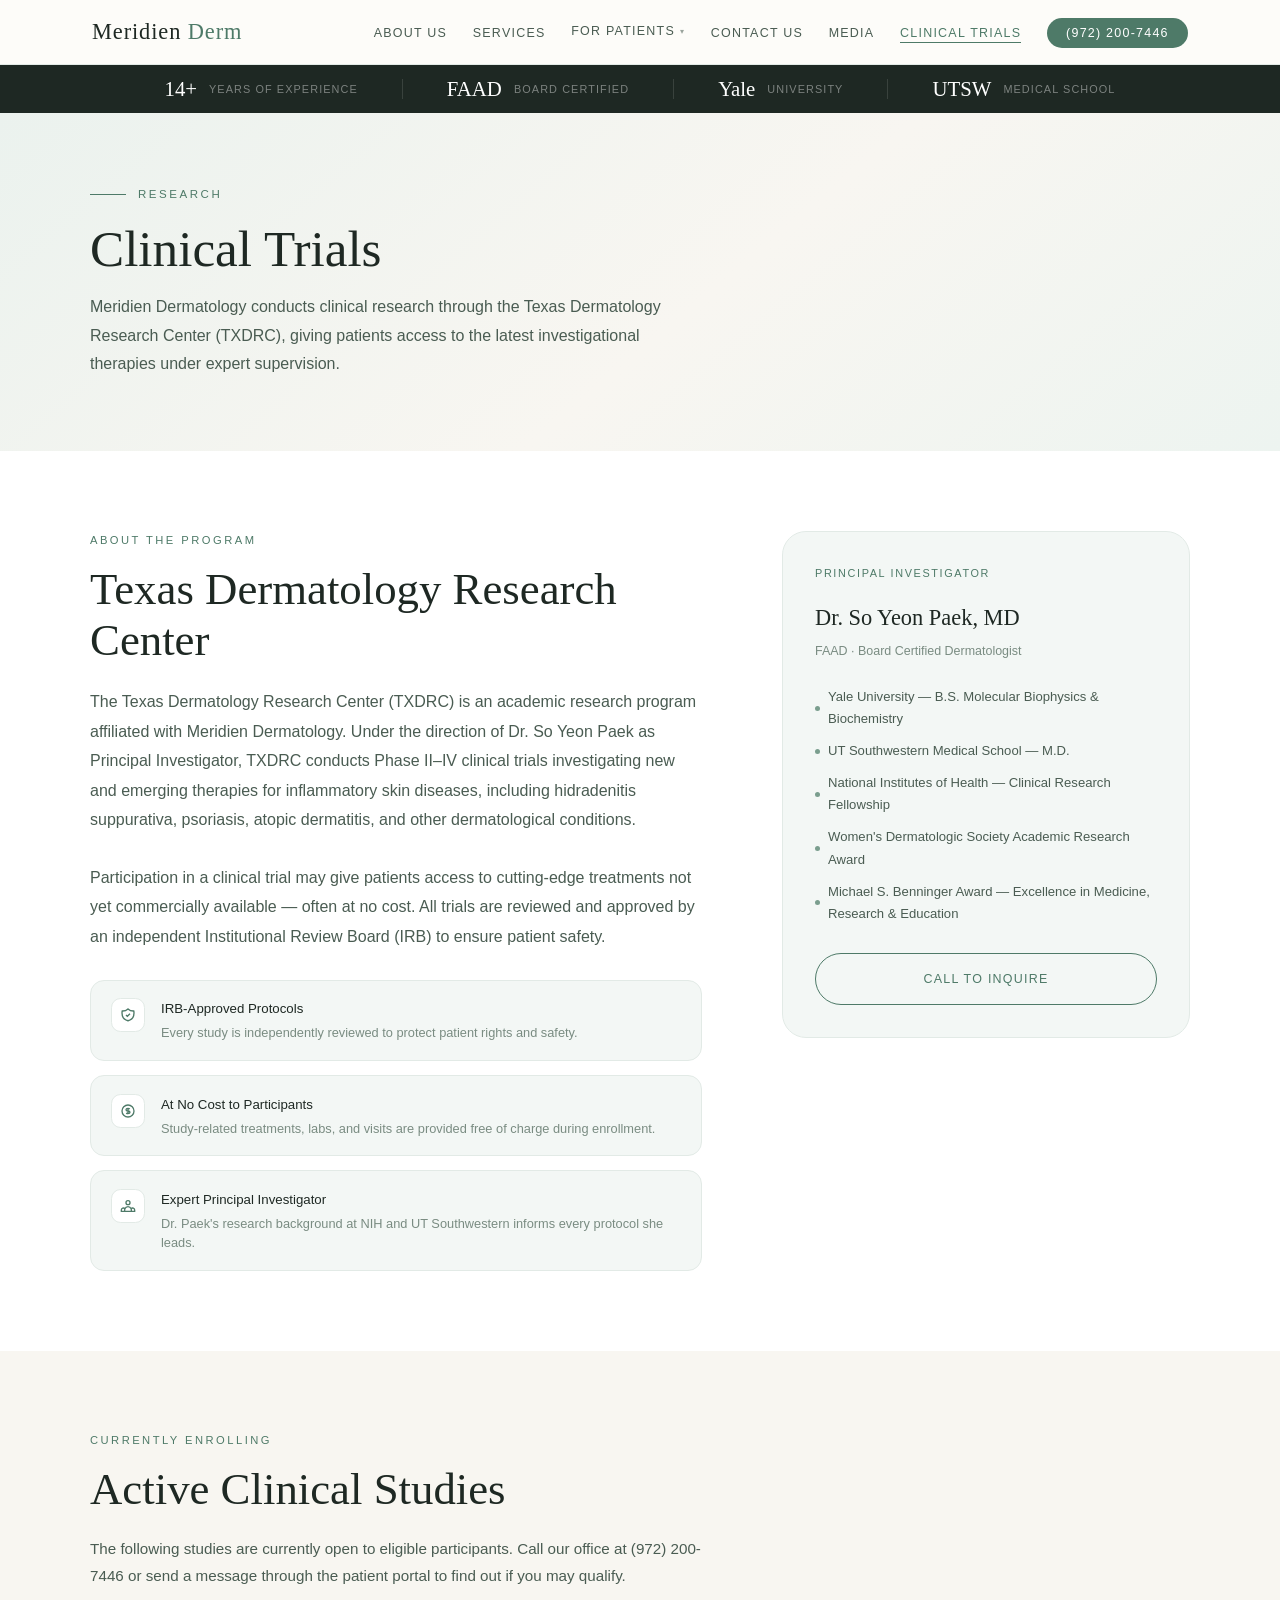
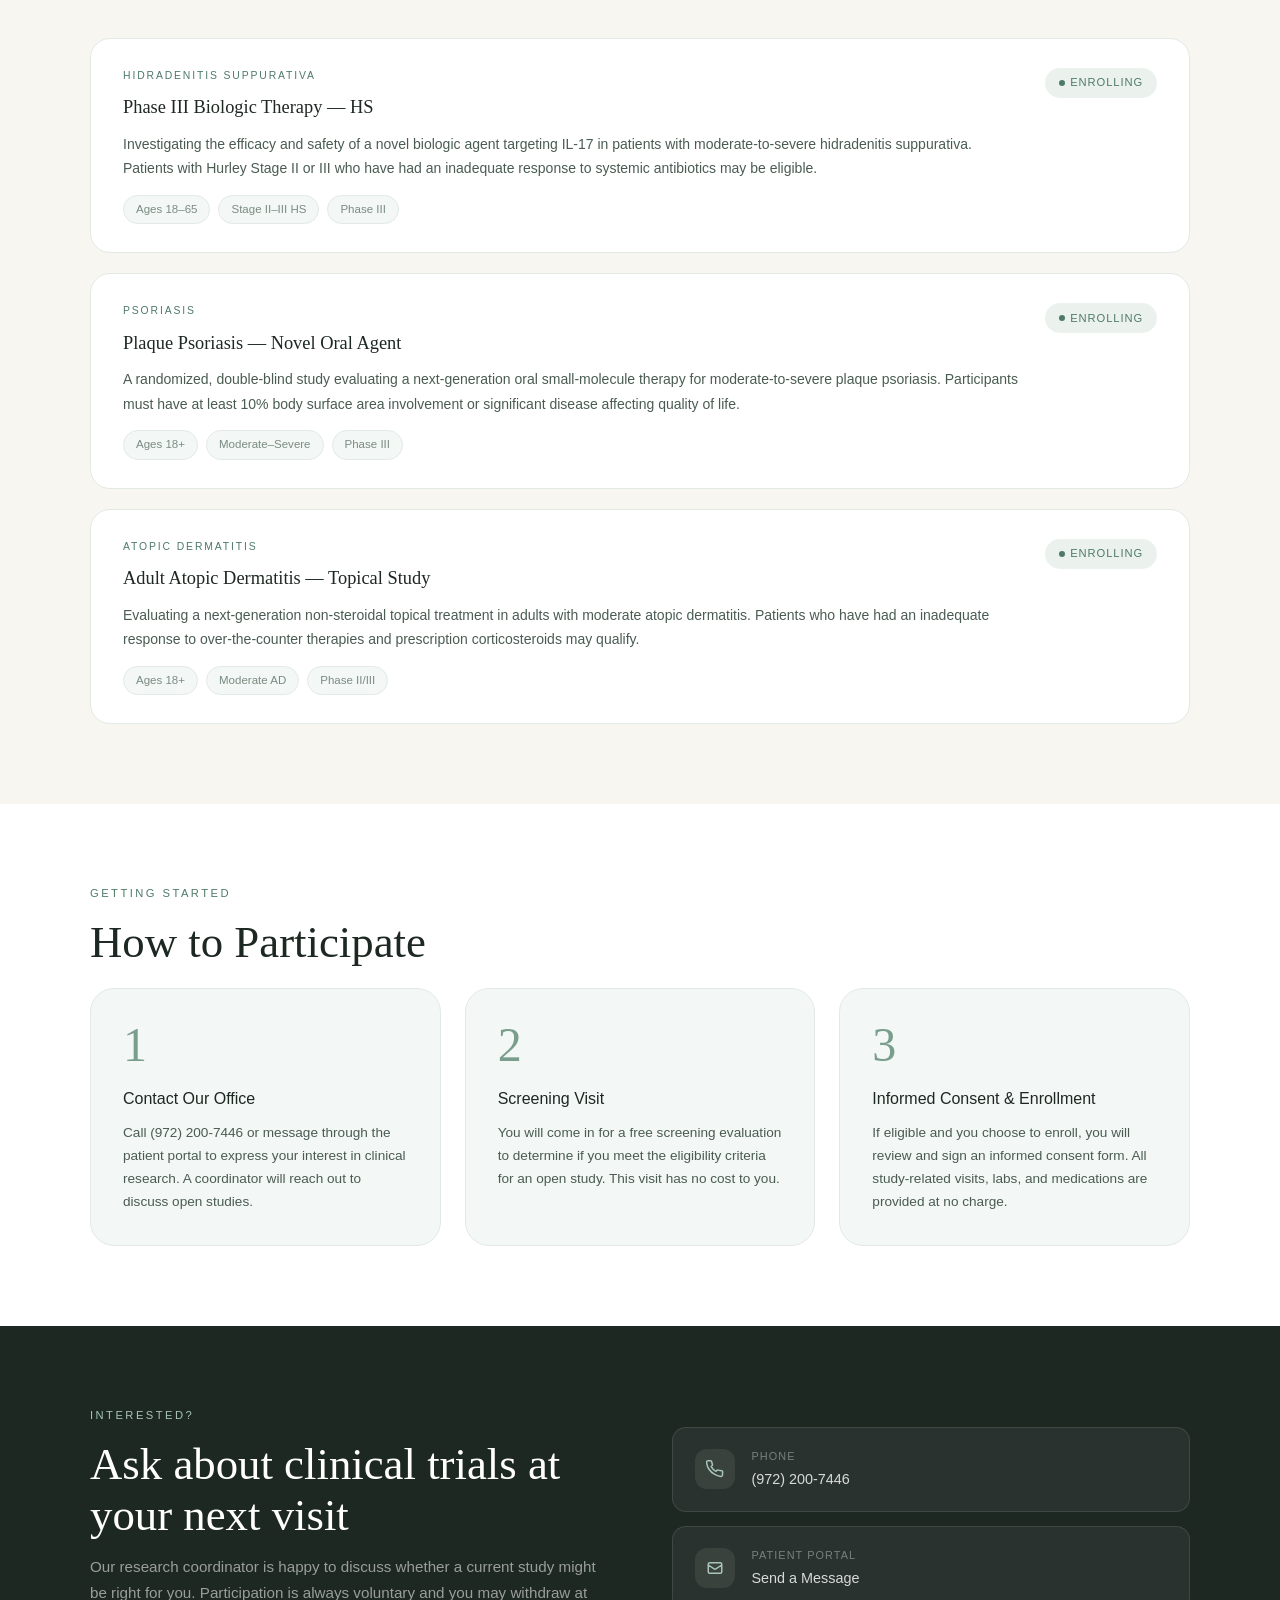
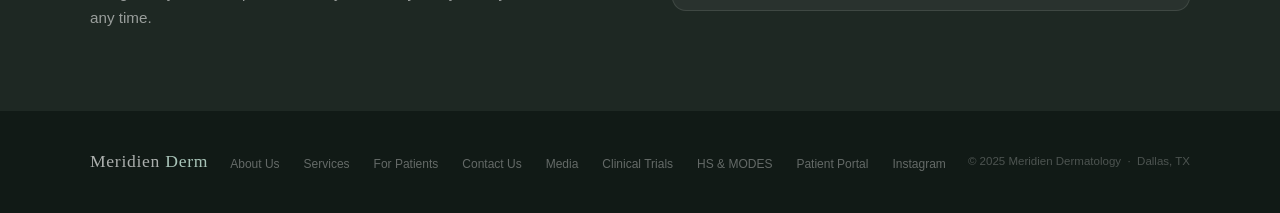
==== clinical-trials.html @ 8daeb03b "modified:   index.html" ====
<!DOCTYPE html>
<html lang="en">
<head>
  <meta charset="UTF-8" />
  <meta name="viewport" content="width=device-width, initial-scale=1.0" />
  <title>Clinical Trials | Meridien Dermatology — TXDRC</title>
  <meta name="description" content="Clinical research at Meridien Dermatology through the Texas Dermatology Research Center (TXDRC) — Dr. So Yeon Paek, Principal Investigator." />
  <meta http-equiv="Content-Security-Policy" content="default-src 'none'; style-src 'unsafe-inline' https://fonts.googleapis.com; font-src https://fonts.gstatic.com; img-src https://images.squarespace-cdn.com; frame-src 'none'; script-src 'unsafe-inline'; base-uri 'self'; form-action 'none'; object-src 'none';" />
  <meta http-equiv="X-Content-Type-Options" content="nosniff" />
  <meta name="referrer" content="strict-origin-when-cross-origin" />
  <link rel="preconnect" href="https://fonts.googleapis.com" />
  <link rel="preconnect" href="https://fonts.gstatic.com" crossorigin />
  <link href="https://fonts.googleapis.com/css2?family=Cormorant+Garamond:ital,wght@0,300;0,400;0,500;1,300;1,400&family=Inter:wght@300;400;500&display=swap" rel="stylesheet" />
  <style>
    *, *::before, *::after { box-sizing: border-box; margin: 0; padding: 0; }

    :root {
      --sage:       #7A9E8E;
      --sage-light: #A8C4B8;
      --sage-dark:  #4E7A68;
      --cream:      #FDFCF9;
      --warm-white: #F8F6F1;
      --dark:       #1E2823;
      --mid:        #4A5C52;
      --muted:      #7A8C82;
      --border:     #E2EAE6;
      --card-bg:    #F3F7F5;
    }

    html { scroll-behavior: smooth; }

    body {
      font-family: 'Inter', sans-serif;
      font-weight: 300;
      color: var(--dark);
      background: var(--cream);
      font-size: 16px;
      line-height: 1.7;
      -webkit-font-smoothing: antialiased;
    }

    /* ── NAV ── */
    nav {
      position: sticky;
      top: 0;
      z-index: 100;
      background: rgba(253, 252, 249, 0.96);
      backdrop-filter: blur(10px);
      border-bottom: 1px solid var(--border);
    }
    .nav-inner {
      max-width: 1160px;
      margin: 0 auto;
      padding: 0 2rem;
      height: 64px;
      display: flex;
      align-items: center;
      justify-content: space-between;
      gap: 1rem;
    }
    .logo {
      font-family: 'Cormorant Garamond', serif;
      font-size: 1.4rem;
      font-weight: 400;
      letter-spacing: 0.04em;
      color: var(--dark);
      text-decoration: none;
      flex-shrink: 0;
    }
    .logo span { color: var(--sage-dark); }
    .nav-links { display: flex; gap: 1.6rem; list-style: none; align-items: center; }
    .nav-links a {
      font-size: 0.78rem;
      letter-spacing: 0.1em;
      text-transform: uppercase;
      color: var(--mid);
      text-decoration: none;
      transition: color 0.2s;
    }
    .nav-links a:hover { color: var(--sage-dark); }
    .nav-links a.active { color: var(--sage-dark); border-bottom: 1.5px solid var(--sage-dark); padding-bottom: 2px; }
    .nav-links .nav-cta { background: var(--sage-dark); color: white !important; padding: 0.5rem 1.2rem; border-radius: 2rem; }
    .nav-links .nav-cta:hover { background: var(--sage); }

    /* ── DROPDOWN ── */
    .nav-dropdown { position: relative; }
    .nav-dropdown > a { display: flex !important; align-items: center; gap: 0.3rem; cursor: pointer; }
    .nav-caret { font-size: 0.5rem; opacity: 0.55; line-height: 1; }
    .dropdown-menu {
      position: absolute;
      top: calc(100% + 14px);
      left: 50%;
      transform: translateX(-50%) translateY(-6px);
      background: white;
      border: 1px solid var(--border);
      border-radius: 1rem;
      padding: 0.4rem;
      list-style: none;
      min-width: 215px;
      box-shadow: 0 12px 40px rgba(30,40,35,0.13);
      opacity: 0;
      visibility: hidden;
      transition: opacity 0.18s, visibility 0.18s, transform 0.18s;
      z-index: 200;
    }
    .nav-dropdown:hover .dropdown-menu {
      opacity: 1;
      visibility: visible;
      transform: translateX(-50%) translateY(0);
    }
    .dropdown-menu li { list-style: none; }
    .dropdown-menu li a {
      display: block !important;
      padding: 0.6rem 1rem;
      font-size: 0.76rem;
      color: var(--mid) !important;
      text-decoration: none;
      border-radius: 0.65rem;
      letter-spacing: 0.04em;
      text-transform: none !important;
      transition: background 0.15s, color 0.15s;
      white-space: nowrap;
    }
    .dropdown-menu li a:hover { background: var(--card-bg) !important; color: var(--sage-dark) !important; }

    .hamburger { display: none; flex-direction: column; gap: 5px; cursor: pointer; background: none; border: none; padding: 4px; }
    .hamburger span { display: block; width: 24px; height: 2px; background: var(--dark); border-radius: 2px; }

    .mobile-menu {
      display: none;
      position: fixed;
      inset: 0;
      background: var(--cream);
      z-index: 200;
      flex-direction: column;
      align-items: center;
      justify-content: center;
      gap: 1.75rem;
      padding: 4rem 2rem;
    }
    .mobile-menu.open { display: flex; }
    .mobile-menu a { font-family: 'Cormorant Garamond', serif; font-size: 2rem; font-weight: 300; color: var(--dark); text-decoration: none; }
    .mobile-menu a:hover, .mobile-menu a.active { color: var(--sage-dark); }
    .mobile-close { position: absolute; top: 1.5rem; right: 2rem; font-size: 1.75rem; background: none; border: none; cursor: pointer; color: var(--mid); }

    /* ── STATS BANNER ── */
    .stats-banner { background: var(--dark); padding: 0.85rem 2rem; }
    .stats-banner-inner {
      max-width: 1160px;
      margin: 0 auto;
      display: flex;
      align-items: center;
      justify-content: center;
    }
    .banner-stat { display: flex; align-items: center; gap: 0.75rem; padding: 0 2.75rem; }
    .banner-stat:not(:last-child) { border-right: 1px solid rgba(255,255,255,0.12); }
    .banner-num { font-family: 'Cormorant Garamond', serif; font-size: 1.3rem; font-weight: 400; color: white; line-height: 1; }
    .banner-label { font-size: 0.68rem; letter-spacing: 0.1em; text-transform: uppercase; color: rgba(255,255,255,0.42); }

    /* ── PAGE HEADER ── */
    .page-header {
      background: linear-gradient(140deg, #EBF2EE 0%, #F8F6F1 55%, #EDF4F0 100%);
      padding: 4.5rem 2rem;
    }
    .page-header-inner { max-width: 1100px; margin: 0 auto; }
    .page-eyebrow {
      display: flex;
      align-items: center;
      gap: 0.75rem;
      font-size: 0.72rem;
      letter-spacing: 0.22em;
      text-transform: uppercase;
      color: var(--sage-dark);
      margin-bottom: 1rem;
      font-weight: 400;
    }
    .page-eyebrow::before { content: ''; display: block; width: 36px; height: 1px; background: var(--sage-dark); }
    .page-header h1 {
      font-family: 'Cormorant Garamond', serif;
      font-size: clamp(2.5rem, 4vw, 4rem);
      font-weight: 300;
      color: var(--dark);
      line-height: 1.1;
      margin-bottom: 1rem;
    }
    .page-header p { font-size: 1rem; color: var(--mid); max-width: 580px; line-height: 1.8; }

    /* ── SHARED SECTION ── */
    section { padding: 5rem 2rem; }
    .section-inner { max-width: 1100px; margin: 0 auto; }
    .section-tag { font-size: 0.7rem; letter-spacing: 0.22em; text-transform: uppercase; color: var(--sage-dark); font-weight: 400; margin-bottom: 0.85rem; }
    h2 { font-family: 'Cormorant Garamond', serif; font-size: clamp(2rem, 3.5vw, 2.8rem); font-weight: 300; line-height: 1.15; color: var(--dark); margin-bottom: 1.25rem; }
    h3 { font-family: 'Cormorant Garamond', serif; font-size: 1.6rem; font-weight: 300; color: var(--dark); margin-bottom: 0.5rem; }

    /* ── BUTTONS ── */
    .btn {
      display: inline-flex;
      align-items: center;
      gap: 0.55rem;
      padding: 0.9rem 2rem;
      border-radius: 3rem;
      font-size: 0.78rem;
      letter-spacing: 0.1em;
      text-transform: uppercase;
      text-decoration: none;
      transition: all 0.22s;
      font-family: 'Inter', sans-serif;
      font-weight: 400;
      cursor: pointer;
      border: none;
      white-space: nowrap;
    }
    .btn-primary { background: var(--sage-dark); color: white; }
    .btn-primary:hover { background: var(--sage); transform: translateY(-2px); box-shadow: 0 8px 24px rgba(78,122,104,0.28); }
    .btn-outline { border: 1.5px solid var(--sage-dark); color: var(--sage-dark); background: transparent; }
    .btn-outline:hover { background: var(--sage-dark); color: white; }
    .btn-outline-light { border: 1.5px solid rgba(255,255,255,0.5); color: white; background: transparent; }
    .btn-outline-light:hover { background: rgba(255,255,255,0.12); border-color: rgba(255,255,255,0.8); }

    /* ── TXDRC INTRO ── */
    .txdrc-section { background: white; }
    .txdrc-grid { display: grid; grid-template-columns: 1.2fr 0.8fr; gap: 5rem; align-items: start; }
    .txdrc-lead { font-size: 1rem; color: var(--mid); line-height: 1.85; margin-bottom: 1.75rem; }
    .txdrc-features { display: flex; flex-direction: column; gap: 0.875rem; margin-top: 0.5rem; }
    .txdrc-feature {
      display: flex;
      gap: 1rem;
      align-items: flex-start;
      padding: 1.1rem 1.25rem;
      background: var(--card-bg);
      border-radius: 0.875rem;
      border: 1px solid var(--border);
    }
    .txdrc-feature-icon {
      width: 34px; height: 34px;
      background: white;
      border-radius: 0.6rem;
      display: flex;
      align-items: center;
      justify-content: center;
      color: var(--sage-dark);
      border: 1px solid var(--border);
      flex-shrink: 0;
    }
    .txdrc-feature h4 { font-size: 0.83rem; color: var(--dark); font-weight: 500; margin-bottom: 0.15rem; }
    .txdrc-feature p { font-size: 0.8rem; color: var(--muted); line-height: 1.5; }

    .pi-card {
      background: var(--card-bg);
      border-radius: 1.5rem;
      padding: 2rem;
      border: 1px solid var(--border);
      position: sticky;
      top: 90px;
    }
    .pi-label { font-size: 0.68rem; letter-spacing: 0.15em; text-transform: uppercase; color: var(--sage-dark); margin-bottom: 1rem; font-weight: 400; }
    .pi-card h3 { font-size: 1.4rem; margin-bottom: 0.25rem; }
    .pi-sub { font-size: 0.78rem; color: var(--muted); margin-bottom: 1.5rem; }
    .pi-facts { display: flex; flex-direction: column; gap: 0.6rem; margin-bottom: 1.75rem; }
    .pi-fact { display: flex; gap: 0.5rem; align-items: center; font-size: 0.82rem; color: var(--mid); }
    .pi-fact-dot { width: 5px; height: 5px; border-radius: 50%; background: var(--sage); flex-shrink: 0; }

    /* ── TRIALS LIST ── */
    .trials-section { background: var(--warm-white); }
    .trials-intro { font-size: 0.95rem; color: var(--mid); max-width: 640px; line-height: 1.8; margin-bottom: 3rem; }
    .trials-grid { display: flex; flex-direction: column; gap: 1.25rem; }
    .trial-card {
      background: white;
      border-radius: 1.25rem;
      padding: 1.75rem 2rem;
      border: 1px solid var(--border);
      display: grid;
      grid-template-columns: 1fr auto;
      gap: 1.5rem;
      align-items: start;
      transition: border-color 0.2s, box-shadow 0.2s;
    }
    .trial-card:hover { border-color: var(--sage-dark); box-shadow: 0 4px 24px rgba(78,122,104,0.1); }
    .trial-tag { font-size: 0.65rem; letter-spacing: 0.18em; text-transform: uppercase; color: var(--sage-dark); font-weight: 400; margin-bottom: 0.5rem; }
    .trial-card h3 { font-size: 1.15rem; margin-bottom: 0.5rem; }
    .trial-desc { font-size: 0.875rem; color: var(--mid); line-height: 1.75; }
    .trial-meta { display: flex; gap: 0.5rem; margin-top: 0.875rem; flex-wrap: wrap; }
    .trial-chip {
      padding: 0.25rem 0.75rem;
      background: var(--card-bg);
      border: 1px solid var(--border);
      border-radius: 2rem;
      font-size: 0.72rem;
      color: var(--muted);
    }
    .trial-status {
      display: inline-flex;
      align-items: center;
      gap: 0.35rem;
      padding: 0.35rem 0.875rem;
      border-radius: 2rem;
      font-size: 0.7rem;
      letter-spacing: 0.08em;
      text-transform: uppercase;
      white-space: nowrap;
      font-weight: 400;
      flex-shrink: 0;
    }
    .status-enrolling { background: #EBF2EE; color: var(--sage-dark); }
    .status-enrolling::before { content: ''; display: block; width: 6px; height: 6px; border-radius: 50%; background: var(--sage-dark); }

    /* ── HOW TO PARTICIPATE ── */
    .participate-section { background: white; }
    .steps-grid { display: grid; grid-template-columns: repeat(3, 1fr); gap: 1.5rem; margin-top: 0.5rem; }
    .pstep-card {
      padding: 2rem;
      background: var(--card-bg);
      border-radius: 1.5rem;
      border: 1px solid var(--border);
    }
    .pstep-num {
      font-family: 'Cormorant Garamond', serif;
      font-size: 3rem;
      font-weight: 300;
      color: var(--sage);
      line-height: 1;
      margin-bottom: 1rem;
    }
    .pstep-card h4 { font-size: 1rem; font-weight: 400; color: var(--dark); margin-bottom: 0.5rem; }
    .pstep-card p { font-size: 0.85rem; color: var(--mid); line-height: 1.7; }

    /* ── CTA SECTION ── */
    .cta-section { background: var(--dark); padding: 5rem 2rem; }
    .cta-inner { max-width: 1100px; margin: 0 auto; display: grid; grid-template-columns: 1fr 1fr; gap: 4rem; align-items: center; }
    .cta-inner h2 { color: white; margin-bottom: 0.75rem; }
    .cta-inner p { color: rgba(255,255,255,0.55); font-size: 0.95rem; }
    .cta-inner .section-tag { color: var(--sage-light); }
    .contact-cards { display: flex; flex-direction: column; gap: 0.875rem; }
    .contact-card {
      display: flex;
      align-items: center;
      gap: 1rem;
      padding: 1.2rem 1.4rem;
      background: rgba(255,255,255,0.05);
      border: 1px solid rgba(255,255,255,0.1);
      border-radius: 0.875rem;
      text-decoration: none;
      color: white;
      transition: all 0.2s;
    }
    .contact-card:hover { background: rgba(255,255,255,0.09); border-color: rgba(255,255,255,0.2); }
    .contact-card-icon {
      width: 40px; height: 40px;
      border-radius: 0.75rem;
      background: rgba(255,255,255,0.08);
      display: flex;
      align-items: center;
      justify-content: center;
      color: var(--sage-light);
      flex-shrink: 0;
    }
    .cc-label { font-size: 0.68rem; letter-spacing: 0.1em; text-transform: uppercase; color: rgba(255,255,255,0.38); margin-bottom: 0.1rem; }
    .cc-value { font-size: 0.9rem; color: rgba(255,255,255,0.82); }

    /* ── FOOTER ── */
    footer { background: #111A16; padding: 2.25rem 2rem; }
    .footer-inner { max-width: 1100px; margin: 0 auto; display: flex; justify-content: space-between; align-items: center; flex-wrap: wrap; gap: 1.25rem; }
    footer .logo { color: rgba(255,255,255,0.65); font-size: 1.1rem; }
    footer .logo span { color: var(--sage-light); }
    .footer-links { display: flex; gap: 1.5rem; list-style: none; flex-wrap: wrap; }
    .footer-links a { font-size: 0.75rem; color: rgba(255,255,255,0.35); text-decoration: none; transition: color 0.2s; }
    .footer-links a:hover { color: rgba(255,255,255,0.65); }
    .footer-copy { font-size: 0.72rem; color: rgba(255,255,255,0.25); }

    /* ── RESPONSIVE ── */
    @media (max-width: 900px) {
      .nav-links { display: none; }
      .hamburger { display: flex; }
      .txdrc-grid, .cta-inner { grid-template-columns: 1fr; gap: 2.5rem; }
      .steps-grid { grid-template-columns: 1fr; }
      .pi-card { position: static; }
      .trial-card { grid-template-columns: 1fr; }
      section { padding: 4rem 1.5rem; }
      .cta-section { padding: 4rem 1.5rem; }
      .footer-inner { flex-direction: column; align-items: flex-start; }
      .stats-banner-inner { flex-wrap: wrap; justify-content: center; }
      .banner-stat { padding: 0.5rem 1.5rem; border-right: none !important; border-bottom: 1px solid rgba(255,255,255,0.1); width: 100%; justify-content: center; }
      .banner-stat:last-child { border-bottom: none; }
    }
  </style>
</head>
<body>

<!-- NAV -->
<nav>
  <div class="nav-inner">
    <a href="index.html" class="logo">Meridien <span>Derm</span></a>
    <ul class="nav-links">
      <li><a href="index.html#about">About Us</a></li>
      <li><a href="index.html#services">Services</a></li>
      <li class="nav-dropdown">
        <a href="for-patients.html">For Patients <span class="nav-caret">▾</span></a>
        <ul class="dropdown-menu">
          <li><a href="for-patients.html#insurance">Insurance Accepted</a></li>
          <li><a href="for-patients.html#portal">Patient Portal</a></li>
          <li><a href="for-patients.html#bill">Pay Your Bill</a></li>
          <li><a href="for-patients.html#hs">Hidradenitis Suppurativa</a></li>
          <li><a href="for-patients.html#modes">MODES</a></li>
        </ul>
      </li>
      <li><a href="index.html#contact">Contact Us</a></li>
      <li><a href="index.html#media">Media</a></li>
      <li><a href="clinical-trials.html" class="active">Clinical Trials</a></li>
      <li><a href="tel:9722007446" class="nav-cta">(972) 200-7446</a></li>
    </ul>
    <button class="hamburger" id="hamburger" aria-label="Open menu">
      <span></span><span></span><span></span>
    </button>
  </div>
</nav>

<!-- MOBILE MENU -->
<div class="mobile-menu" id="mobileMenu">
  <button class="mobile-close" id="mobileClose" aria-label="Close menu">&times;</button>
  <a href="index.html#about"         onclick="closeMobileMenu()">About Us</a>
  <a href="index.html#services"      onclick="closeMobileMenu()">Services</a>
  <a href="for-patients.html"        onclick="closeMobileMenu()">For Patients</a>
  <a href="index.html#contact"       onclick="closeMobileMenu()">Contact Us</a>
  <a href="index.html#media"         onclick="closeMobileMenu()">Media</a>
  <a href="clinical-trials.html"     class="active" onclick="closeMobileMenu()">Clinical Trials</a>
  <a href="tel:9722007446" style="color:var(--sage-dark); font-size:1.6rem;" onclick="closeMobileMenu()">(972) 200-7446</a>
</div>

<!-- STATS BANNER -->
<div class="stats-banner">
  <div class="stats-banner-inner">
    <div class="banner-stat"><span class="banner-num">14+</span><span class="banner-label">Years of Experience</span></div>
    <div class="banner-stat"><span class="banner-num">FAAD</span><span class="banner-label">Board Certified</span></div>
    <div class="banner-stat"><span class="banner-num">Yale</span><span class="banner-label">University</span></div>
    <div class="banner-stat"><span class="banner-num">UTSW</span><span class="banner-label">Medical School</span></div>
  </div>
</div>

<!-- PAGE HEADER -->
<div class="page-header">
  <div class="page-header-inner">
    <div class="page-eyebrow">Research</div>
    <h1>Clinical Trials</h1>
    <p>Meridien Dermatology conducts clinical research through the Texas Dermatology Research Center (TXDRC), giving patients access to the latest investigational therapies under expert supervision.</p>
  </div>
</div>

<!-- TXDRC INTRO -->
<section class="txdrc-section" id="txdrc">
  <div class="section-inner">
    <div class="txdrc-grid">

      <div>
        <div class="section-tag">About the Program</div>
        <h2>Texas Dermatology Research Center</h2>
        <p class="txdrc-lead">
          The Texas Dermatology Research Center (TXDRC) is an academic research program affiliated with Meridien Dermatology. Under the direction of Dr. So Yeon Paek as Principal Investigator, TXDRC conducts Phase II–IV clinical trials investigating new and emerging therapies for inflammatory skin diseases, including hidradenitis suppurativa, psoriasis, atopic dermatitis, and other dermatological conditions.
        </p>
        <p class="txdrc-lead">
          Participation in a clinical trial may give patients access to cutting-edge treatments not yet commercially available — often at no cost. All trials are reviewed and approved by an independent Institutional Review Board (IRB) to ensure patient safety.
        </p>

        <div class="txdrc-features">
          <div class="txdrc-feature">
            <div class="txdrc-feature-icon">
              <svg width="16" height="16" fill="none" stroke="currentColor" stroke-width="2" viewBox="0 0 24 24">
                <path d="M9 12l2 2 4-4m5.618-4.016A11.955 11.955 0 0112 2.944a11.955 11.955 0 01-8.618 3.04A12.02 12.02 0 003 9c0 5.591 3.824 10.29 9 11.622 5.176-1.332 9-6.03 9-11.622 0-1.042-.133-2.052-.382-3.016z"/>
              </svg>
            </div>
            <div>
              <h4>IRB-Approved Protocols</h4>
              <p>Every study is independently reviewed to protect patient rights and safety.</p>
            </div>
          </div>
          <div class="txdrc-feature">
            <div class="txdrc-feature-icon">
              <svg width="16" height="16" fill="none" stroke="currentColor" stroke-width="2" viewBox="0 0 24 24">
                <path d="M12 8c-1.657 0-3 .895-3 2s1.343 2 3 2 3 .895 3 2-1.343 2-3 2m0-8c1.11 0 2.08.402 2.599 1M12 8V7m0 1v8m0 0v1m0-1c-1.11 0-2.08-.402-2.599-1M21 12a9 9 0 11-18 0 9 9 0 0118 0z"/>
              </svg>
            </div>
            <div>
              <h4>At No Cost to Participants</h4>
              <p>Study-related treatments, labs, and visits are provided free of charge during enrollment.</p>
            </div>
          </div>
          <div class="txdrc-feature">
            <div class="txdrc-feature-icon">
              <svg width="16" height="16" fill="none" stroke="currentColor" stroke-width="2" viewBox="0 0 24 24">
                <path d="M17 20h5v-2a3 3 0 00-5.356-1.857M17 20H7m10 0v-2c0-.656-.126-1.283-.356-1.857M7 20H2v-2a3 3 0 015.356-1.857M7 20v-2c0-.656.126-1.283.356-1.857m0 0a5.002 5.002 0 019.288 0M15 7a3 3 0 11-6 0 3 3 0 016 0z"/>
              </svg>
            </div>
            <div>
              <h4>Expert Principal Investigator</h4>
              <p>Dr. Paek's research background at NIH and UT Southwestern informs every protocol she leads.</p>
            </div>
          </div>
        </div>
      </div>

      <div>
        <div class="pi-card">
          <div class="pi-label">Principal Investigator</div>
          <h3>Dr. So Yeon Paek, MD</h3>
          <div class="pi-sub">FAAD · Board Certified Dermatologist</div>
          <div class="pi-facts">
            <div class="pi-fact"><span class="pi-fact-dot"></span>Yale University — B.S. Molecular Biophysics &amp; Biochemistry</div>
            <div class="pi-fact"><span class="pi-fact-dot"></span>UT Southwestern Medical School — M.D.</div>
            <div class="pi-fact"><span class="pi-fact-dot"></span>National Institutes of Health — Clinical Research Fellowship</div>
            <div class="pi-fact"><span class="pi-fact-dot"></span>Women's Dermatologic Society Academic Research Award</div>
            <div class="pi-fact"><span class="pi-fact-dot"></span>Michael S. Benninger Award — Excellence in Medicine, Research &amp; Education</div>
          </div>
          <a href="tel:9722007446" class="btn btn-outline" style="width:100%; justify-content:center;">Call to Inquire</a>
        </div>
      </div>

    </div>
  </div>
</section>

<!-- ACTIVE TRIALS -->
<section class="trials-section" id="trials">
  <div class="section-inner">
    <div class="section-tag">Currently Enrolling</div>
    <h2>Active Clinical Studies</h2>
    <p class="trials-intro">
      The following studies are currently open to eligible participants. Call our office at (972) 200-7446 or send a message through the patient portal to find out if you may qualify.
    </p>

    <div class="trials-grid">

      <div class="trial-card">
        <div>
          <div class="trial-tag">Hidradenitis Suppurativa</div>
          <h3>Phase III Biologic Therapy — HS</h3>
          <p class="trial-desc">
            Investigating the efficacy and safety of a novel biologic agent targeting IL-17 in patients with moderate-to-severe hidradenitis suppurativa. Patients with Hurley Stage II or III who have had an inadequate response to systemic antibiotics may be eligible.
          </p>
          <div class="trial-meta">
            <span class="trial-chip">Ages 18–65</span>
            <span class="trial-chip">Stage II–III HS</span>
            <span class="trial-chip">Phase III</span>
          </div>
        </div>
        <div><span class="trial-status status-enrolling">Enrolling</span></div>
      </div>

      <div class="trial-card">
        <div>
          <div class="trial-tag">Psoriasis</div>
          <h3>Plaque Psoriasis — Novel Oral Agent</h3>
          <p class="trial-desc">
            A randomized, double-blind study evaluating a next-generation oral small-molecule therapy for moderate-to-severe plaque psoriasis. Participants must have at least 10% body surface area involvement or significant disease affecting quality of life.
          </p>
          <div class="trial-meta">
            <span class="trial-chip">Ages 18+</span>
            <span class="trial-chip">Moderate–Severe</span>
            <span class="trial-chip">Phase III</span>
          </div>
        </div>
        <div><span class="trial-status status-enrolling">Enrolling</span></div>
      </div>

      <div class="trial-card">
        <div>
          <div class="trial-tag">Atopic Dermatitis</div>
          <h3>Adult Atopic Dermatitis — Topical Study</h3>
          <p class="trial-desc">
            Evaluating a next-generation non-steroidal topical treatment in adults with moderate atopic dermatitis. Patients who have had an inadequate response to over-the-counter therapies and prescription corticosteroids may qualify.
          </p>
          <div class="trial-meta">
            <span class="trial-chip">Ages 18+</span>
            <span class="trial-chip">Moderate AD</span>
            <span class="trial-chip">Phase II/III</span>
          </div>
        </div>
        <div><span class="trial-status status-enrolling">Enrolling</span></div>
      </div>

    </div>
  </div>
</section>

<!-- HOW TO PARTICIPATE -->
<section class="participate-section" id="participate">
  <div class="section-inner">
    <div class="section-tag">Getting Started</div>
    <h2>How to Participate</h2>
    <div class="steps-grid">
      <div class="pstep-card">
        <div class="pstep-num">1</div>
        <h4>Contact Our Office</h4>
        <p>Call (972) 200-7446 or message through the patient portal to express your interest in clinical research. A coordinator will reach out to discuss open studies.</p>
      </div>
      <div class="pstep-card">
        <div class="pstep-num">2</div>
        <h4>Screening Visit</h4>
        <p>You will come in for a free screening evaluation to determine if you meet the eligibility criteria for an open study. This visit has no cost to you.</p>
      </div>
      <div class="pstep-card">
        <div class="pstep-num">3</div>
        <h4>Informed Consent &amp; Enrollment</h4>
        <p>If eligible and you choose to enroll, you will review and sign an informed consent form. All study-related visits, labs, and medications are provided at no charge.</p>
      </div>
    </div>
  </div>
</section>

<!-- CTA -->
<section class="cta-section">
  <div class="cta-inner">
    <div>
      <div class="section-tag">Interested?</div>
      <h2>Ask about clinical trials at your next visit</h2>
      <p>Our research coordinator is happy to discuss whether a current study might be right for you. Participation is always voluntary and you may withdraw at any time.</p>
    </div>
    <div class="contact-cards">
      <a href="tel:9722007446" class="contact-card">
        <div class="contact-card-icon">
          <svg width="18" height="18" fill="none" stroke="currentColor" stroke-width="2" viewBox="0 0 24 24">
            <path d="M22 16.92v3a2 2 0 01-2.18 2 19.79 19.79 0 01-8.63-3.07A19.5 19.5 0 013.82 12 19.79 19.79 0 01.77 3.38 2 2 0 012.76 1h3a2 2 0 012 1.72 12.84 12.84 0 00.7 2.81 2 2 0 01-.45 2.11L6.91 8.74a16 16 0 006.35 6.35l1.1-1.1a2 2 0 012.11-.45 12.84 12.84 0 002.81.7A2 2 0 0122 16.92z"/>
          </svg>
        </div>
        <div>
          <div class="cc-label">Phone</div>
          <div class="cc-value">(972) 200-7446</div>
        </div>
      </a>
      <a href="https://meridienderm.ema.md" target="_blank" rel="noopener noreferrer" class="contact-card">
        <div class="contact-card-icon">
          <svg width="18" height="18" fill="none" stroke="currentColor" stroke-width="2" viewBox="0 0 24 24">
            <path d="M3 8l7.89 5.26a2 2 0 002.22 0L21 8M5 19h14a2 2 0 002-2V7a2 2 0 00-2-2H5a2 2 0 00-2 2v10a2 2 0 002 2z"/>
          </svg>
        </div>
        <div>
          <div class="cc-label">Patient Portal</div>
          <div class="cc-value">Send a Message</div>
        </div>
      </a>
    </div>
  </div>
</section>

<!-- FOOTER -->
<footer>
  <div class="footer-inner">
    <a href="index.html" class="logo">Meridien <span>Derm</span></a>
    <ul class="footer-links">
      <li><a href="index.html#about">About Us</a></li>
      <li><a href="index.html#services">Services</a></li>
      <li><a href="for-patients.html">For Patients</a></li>
      <li><a href="index.html#contact">Contact Us</a></li>
      <li><a href="index.html#media">Media</a></li>
      <li><a href="clinical-trials.html">Clinical Trials</a></li>
      <li><a href="hidradenitis.html">HS &amp; MODES</a></li>
      <li><a href="https://meridienderm.ema.md" target="_blank" rel="noopener noreferrer">Patient Portal</a></li>
      <li><a href="https://www.instagram.com/meridien.derm/" target="_blank" rel="noopener noreferrer">Instagram</a></li>
    </ul>
    <span class="footer-copy">&copy; 2025 Meridien Dermatology &nbsp;·&nbsp; Dallas, TX</span>
  </div>
</footer>

<script>
  const hamburger   = document.getElementById('hamburger');
  const mobileMenu  = document.getElementById('mobileMenu');
  const mobileClose = document.getElementById('mobileClose');

  hamburger.addEventListener('click',   () => mobileMenu.classList.add('open'));
  mobileClose.addEventListener('click', () => mobileMenu.classList.remove('open'));

  function closeMobileMenu() { mobileMenu.classList.remove('open'); }
</script>

</body>
</html>
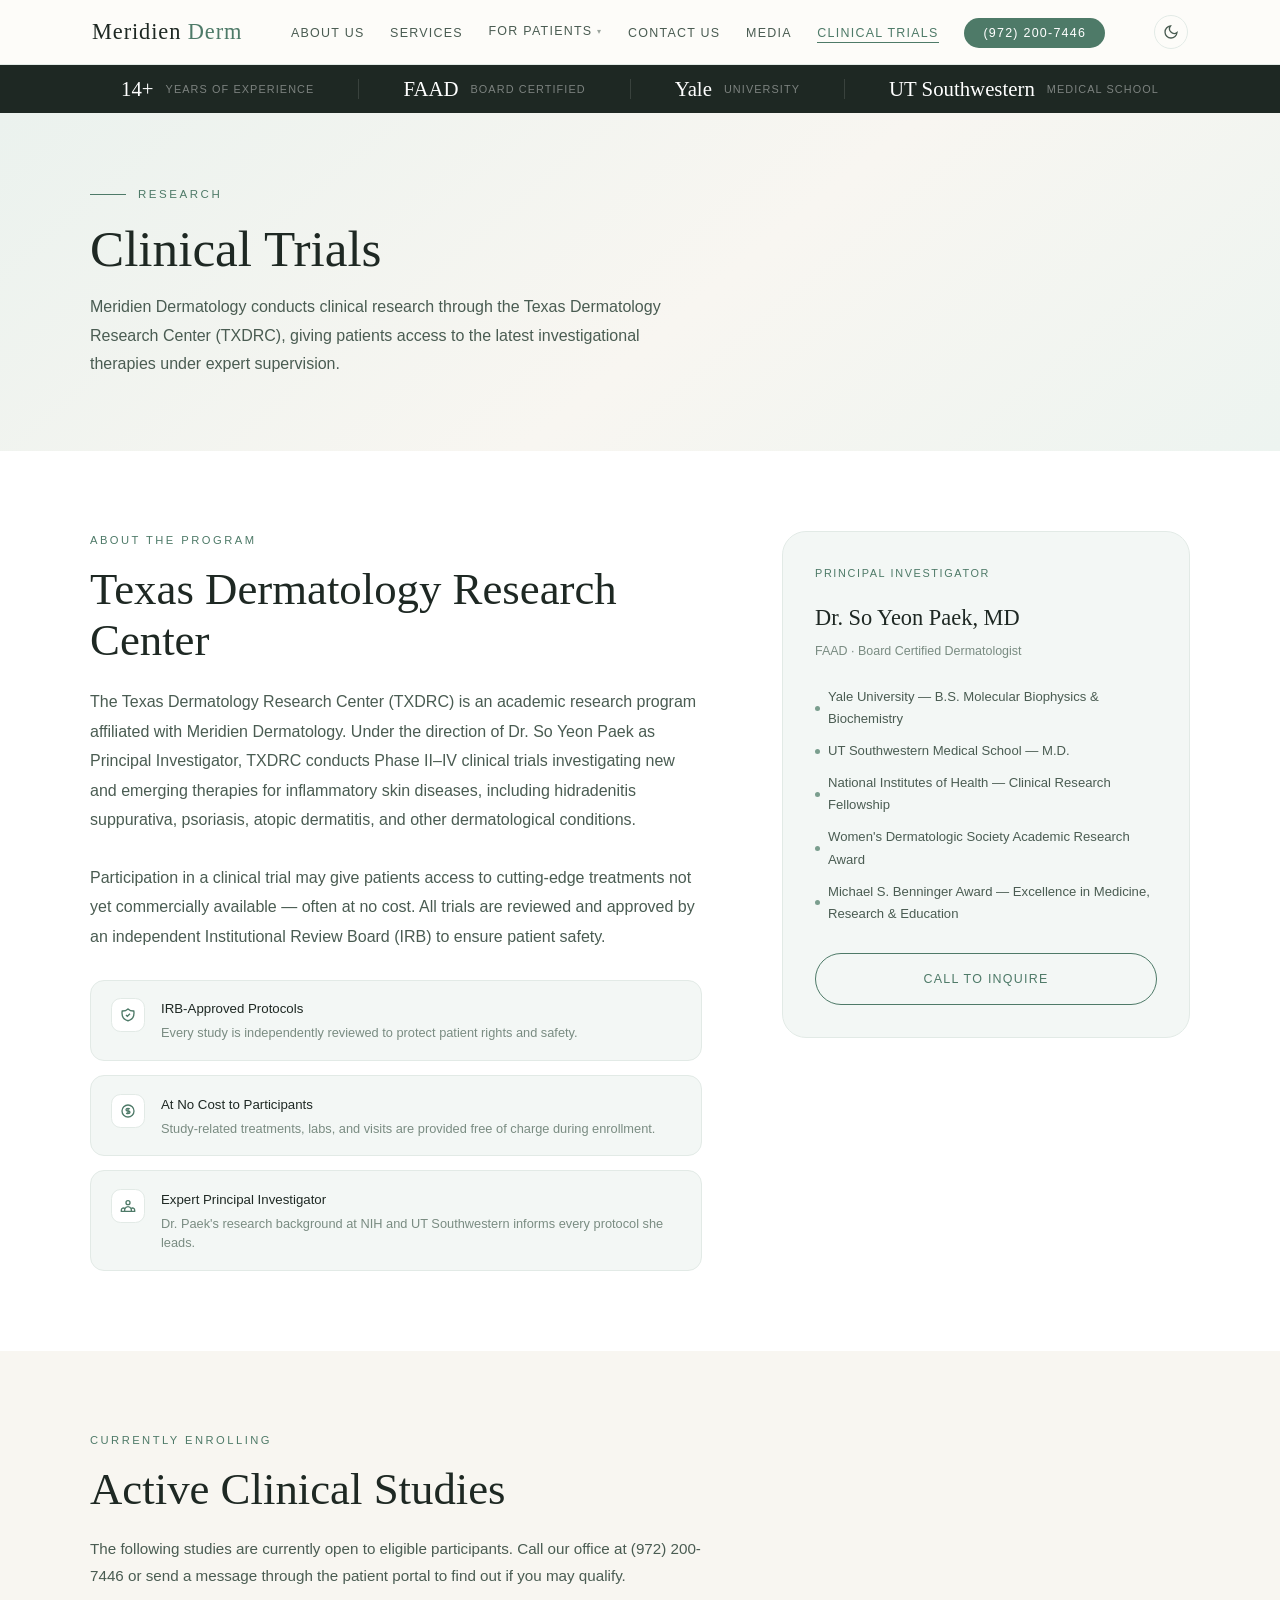
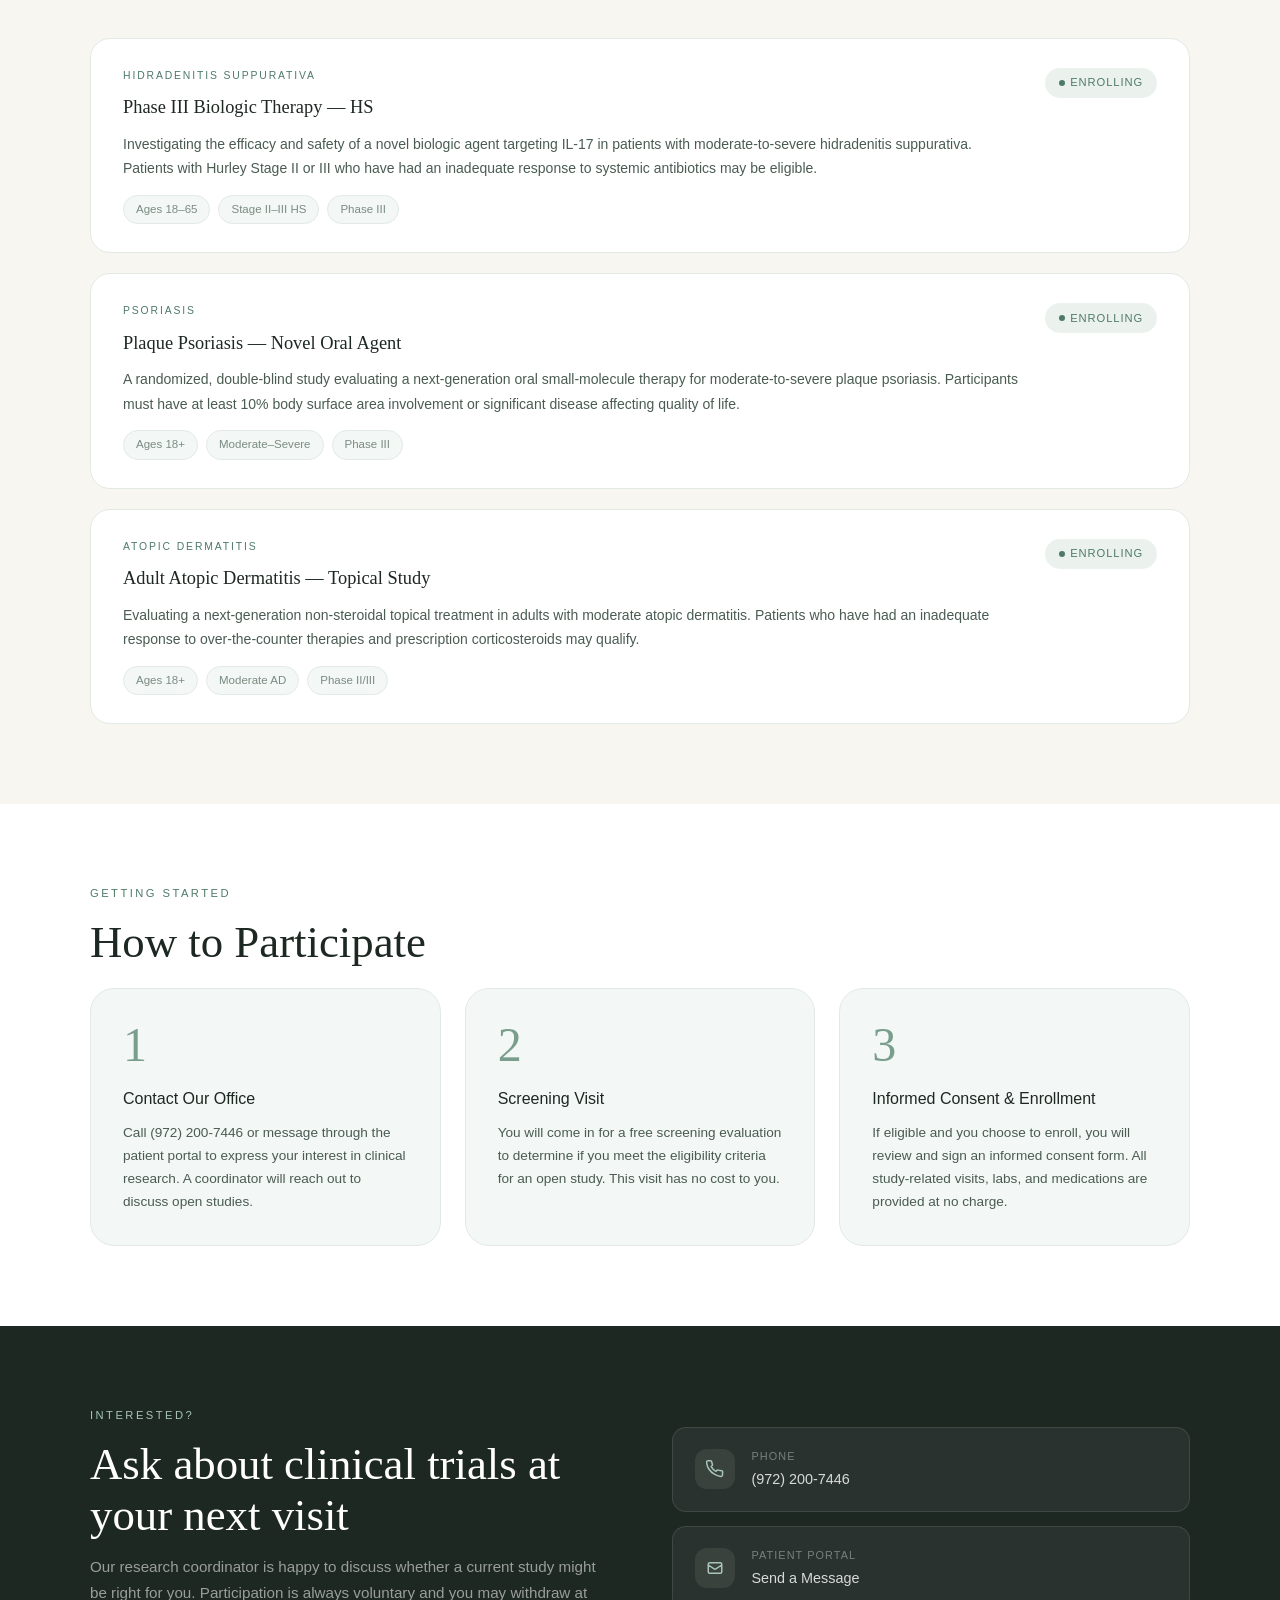
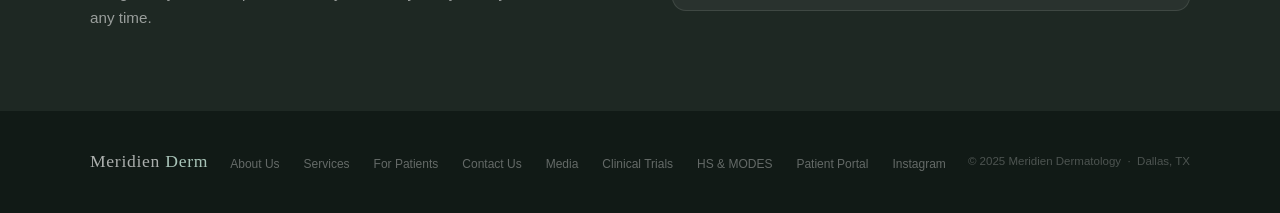
==== commit 2c083459: "modified:   index.html" ====
--- a/clinical-trials.html
+++ b/clinical-trials.html
@@ -5,12 +5,14 @@
   <meta name="viewport" content="width=device-width, initial-scale=1.0" />
   <title>Clinical Trials | Meridien Dermatology — TXDRC</title>
   <meta name="description" content="Clinical research at Meridien Dermatology through the Texas Dermatology Research Center (TXDRC) — Dr. So Yeon Paek, Principal Investigator." />
-  <meta http-equiv="Content-Security-Policy" content="default-src 'none'; style-src 'unsafe-inline' https://fonts.googleapis.com; font-src https://fonts.gstatic.com; img-src https://images.squarespace-cdn.com; frame-src 'none'; script-src 'unsafe-inline'; base-uri 'self'; form-action 'none'; object-src 'none';" />
+  <meta http-equiv="Content-Security-Policy" content="default-src 'none'; style-src 'unsafe-inline' 'self' https://fonts.googleapis.com; font-src https://fonts.gstatic.com; img-src https://images.squarespace-cdn.com; frame-src 'none'; script-src 'unsafe-inline'; base-uri 'self'; form-action 'none'; object-src 'none';" />
   <meta http-equiv="X-Content-Type-Options" content="nosniff" />
   <meta name="referrer" content="strict-origin-when-cross-origin" />
   <link rel="preconnect" href="https://fonts.googleapis.com" />
   <link rel="preconnect" href="https://fonts.gstatic.com" crossorigin />
   <link href="https://fonts.googleapis.com/css2?family=Cormorant+Garamond:ital,wght@0,300;0,400;0,500;1,300;1,400&family=Inter:wght@300;400;500&display=swap" rel="stylesheet" />
+  <link rel="stylesheet" href="theme.css" />
+  <script>(function(){var t=localStorage.getItem('meridien-theme');if(t)document.documentElement.setAttribute('data-theme',t);else if(window.matchMedia('(prefers-color-scheme: dark)').matches)document.documentElement.setAttribute('data-theme','dark');})();</script>
   <style>
     *, *::before, *::after { box-sizing: border-box; margin: 0; padding: 0; }
 
@@ -405,9 +407,13 @@
       </li>
       <li><a href="index.html#contact">Contact Us</a></li>
       <li><a href="index.html#media">Media</a></li>
-      <li><a href="clinical-trials.html" class="active">Clinical Trials</a></li>
+      <li><a href="https://www.txdrc.com/" target="_blank" rel="noopener noreferrer" class="active">Clinical Trials</a></li>
       <li><a href="tel:9722007446" class="nav-cta">(972) 200-7446</a></li>
     </ul>
+    <button class="theme-toggle" id="themeToggle" aria-label="Toggle dark mode">
+      <svg class="icon-moon" width="16" height="16" fill="none" stroke="currentColor" stroke-width="2" viewBox="0 0 24 24" aria-hidden="true"><path d="M21 12.79A9 9 0 1111.21 3 7 7 0 0021 12.79z"/></svg>
+      <svg class="icon-sun" width="16" height="16" fill="none" stroke="currentColor" stroke-width="2" viewBox="0 0 24 24" aria-hidden="true"><circle cx="12" cy="12" r="5"/><path d="M12 1v2M12 21v2M4.22 4.22l1.42 1.42M18.36 18.36l1.42 1.42M1 12h2M21 12h2M4.22 19.78l1.42-1.42M18.36 5.64l1.42-1.42"/></svg>
+    </button>
     <button class="hamburger" id="hamburger" aria-label="Open menu">
       <span></span><span></span><span></span>
     </button>
@@ -422,7 +428,7 @@
   <a href="for-patients.html"        onclick="closeMobileMenu()">For Patients</a>
   <a href="index.html#contact"       onclick="closeMobileMenu()">Contact Us</a>
   <a href="index.html#media"         onclick="closeMobileMenu()">Media</a>
-  <a href="clinical-trials.html"     class="active" onclick="closeMobileMenu()">Clinical Trials</a>
+  <a href="https://www.txdrc.com/" target="_blank" rel="noopener noreferrer" class="active" onclick="closeMobileMenu()">Clinical Trials</a>
   <a href="tel:9722007446" style="color:var(--sage-dark); font-size:1.6rem;" onclick="closeMobileMenu()">(972) 200-7446</a>
 </div>
 
@@ -432,7 +438,7 @@
     <div class="banner-stat"><span class="banner-num">14+</span><span class="banner-label">Years of Experience</span></div>
     <div class="banner-stat"><span class="banner-num">FAAD</span><span class="banner-label">Board Certified</span></div>
     <div class="banner-stat"><span class="banner-num">Yale</span><span class="banner-label">University</span></div>
-    <div class="banner-stat"><span class="banner-num">UTSW</span><span class="banner-label">Medical School</span></div>
+    <div class="banner-stat"><span class="banner-num">UT Southwestern</span><span class="banner-label">Medical School</span></div>
   </div>
 </div>
 
@@ -650,7 +656,7 @@
       <li><a href="for-patients.html">For Patients</a></li>
       <li><a href="index.html#contact">Contact Us</a></li>
       <li><a href="index.html#media">Media</a></li>
-      <li><a href="clinical-trials.html">Clinical Trials</a></li>
+      <li><a href="https://www.txdrc.com/" target="_blank" rel="noopener noreferrer">Clinical Trials</a></li>
       <li><a href="hidradenitis.html">HS &amp; MODES</a></li>
       <li><a href="https://meridienderm.ema.md" target="_blank" rel="noopener noreferrer">Patient Portal</a></li>
       <li><a href="https://www.instagram.com/meridien.derm/" target="_blank" rel="noopener noreferrer">Instagram</a></li>
@@ -668,6 +674,14 @@
   mobileClose.addEventListener('click', () => mobileMenu.classList.remove('open'));
 
   function closeMobileMenu() { mobileMenu.classList.remove('open'); }
+
+  // Dark / light mode toggle
+  document.getElementById('themeToggle').addEventListener('click', function() {
+    var root = document.documentElement;
+    var next = root.getAttribute('data-theme') === 'dark' ? 'light' : 'dark';
+    root.setAttribute('data-theme', next);
+    localStorage.setItem('meridien-theme', next);
+  });
 </script>
 
 </body>
--- a/theme.css
+++ b/theme.css
@@ -0,0 +1,158 @@
+/* ── MERIDIEN DERM — DARK / LIGHT THEME ── */
+
+/* ── TOGGLE BUTTON ── */
+.theme-toggle {
+  width: 34px;
+  height: 34px;
+  border-radius: 50%;
+  border: 1.5px solid var(--border);
+  background: transparent;
+  cursor: pointer;
+  display: flex;
+  align-items: center;
+  justify-content: center;
+  color: var(--mid);
+  flex-shrink: 0;
+}
+.theme-toggle:hover {
+  border-color: var(--sage-dark);
+  color: var(--sage-dark);
+  background: var(--card-bg);
+}
+.icon-sun  { display: none;  }
+.icon-moon { display: block; }
+[data-theme="dark"] .icon-sun  { display: block; }
+[data-theme="dark"] .icon-moon { display: none;  }
+
+/* ── DARK MODE CSS VARIABLES ── */
+/*
+   Strategy: flip --dark to a light color so all "color: var(--dark)" text
+   becomes light. Then explicitly re-darken the sections that use
+   "background: var(--dark)" as a dark panel (stats banner, CTA, callout).
+*/
+[data-theme="dark"] {
+  --cream:      #111A14;
+  --warm-white: #161F18;
+  --dark:       #D8E8E0;   /* flipped light — used for text */
+  --mid:        #8EB4A2;
+  --muted:      #6A9282;
+  --border:     #253530;
+  --card-bg:    #1A251E;
+  --hs-bg:      #0B1810;
+}
+
+/* ── RE-DARKEN PANELS THAT USE var(--dark) AS A BACKGROUND ── */
+[data-theme="dark"] .stats-banner,
+[data-theme="dark"] .cta-section {
+  background: #131F16;
+}
+[data-theme="dark"] .modes-callout {
+  background: #0B1810;
+}
+[data-theme="dark"] footer {
+  background: #060E08;
+}
+
+/* ── NAV & MENUS ── */
+[data-theme="dark"] nav {
+  background: rgba(17, 26, 20, 0.96);
+}
+[data-theme="dark"] .dropdown-menu {
+  background: #1A251E;
+  box-shadow: 0 12px 40px rgba(0,0,0,0.5);
+}
+[data-theme="dark"] .dropdown-menu li a:hover {
+  background: #253530 !important;
+}
+[data-theme="dark"] .mobile-menu {
+  background: #111A14;
+}
+
+/* ── HERO & PAGE HEADERS ── */
+[data-theme="dark"] .hero {
+  background: linear-gradient(140deg, #0F1D14 0%, #111A14 55%, #0E1C13 100%);
+}
+[data-theme="dark"] .page-header {
+  background: linear-gradient(140deg, #0F1D14 0%, #111A14 55%, #0E1C13 100%);
+}
+
+/* ── WHITE SECTIONS → DARK ── */
+[data-theme="dark"] .about,
+[data-theme="dark"] .location,
+[data-theme="dark"] .modes-section,
+[data-theme="dark"] .insurance-section,
+[data-theme="dark"] .txdrc-section,
+[data-theme="dark"] .participate-section {
+  background: #161F18;
+}
+
+/* ── QUICK NAV (for-patients) ── */
+[data-theme="dark"] .quick-nav {
+  background: #161F18;
+  border-bottom-color: #253530;
+}
+[data-theme="dark"] .qn-icon {
+  background: #1A251E;
+  border-color: #253530;
+}
+[data-theme="dark"] .qn-card:hover {
+  background: #1E3228;
+  border-color: var(--sage-dark);
+}
+
+/* ── WHITE CARDS → DARK ── */
+[data-theme="dark"] .service-card:not(.accent-card),
+[data-theme="dark"] .trial-card,
+[data-theme="dark"] .portal-card,
+[data-theme="dark"] .trials-cta-bar {
+  background: #1A251E;
+}
+
+/* ── HARDCODED #EBF2EE ELEMENTS → DARK ── */
+[data-theme="dark"] .service-icon {
+  background: #1E3228;
+}
+[data-theme="dark"] .awards-box {
+  background: #1E3228;
+}
+[data-theme="dark"] .step-num {
+  background: #1E3228;
+}
+[data-theme="dark"] .insurance-note {
+  background: #1E3228;
+}
+[data-theme="dark"] .status-enrolling {
+  background: #1E3228;
+}
+[data-theme="dark"] .pstep-card {
+  background: #1A251E;
+}
+
+/* ── COMPARE COLUMNS ── */
+[data-theme="dark"] .compare-col:first-child {
+  background: #1A251E;
+  border-right-color: #253530;
+}
+[data-theme="dark"] .compare-col:last-child {
+  background: #1E3228;
+}
+
+/* ── TXDRC FEATURE ICON ── */
+[data-theme="dark"] .txdrc-feature-icon {
+  background: #1A251E;
+  border-color: #253530;
+}
+
+/* ── BORDERS THAT ARE HARDCODED ── */
+[data-theme="dark"] .compare-row {
+  border-color: #253530;
+}
+[data-theme="dark"] .modes-compare {
+  border-color: #253530;
+}
+[data-theme="dark"] .hours-table tr {
+  border-bottom-color: #253530;
+}
+[data-theme="dark"] .edu-list li {
+  border-bottom-color: #253530;
+}
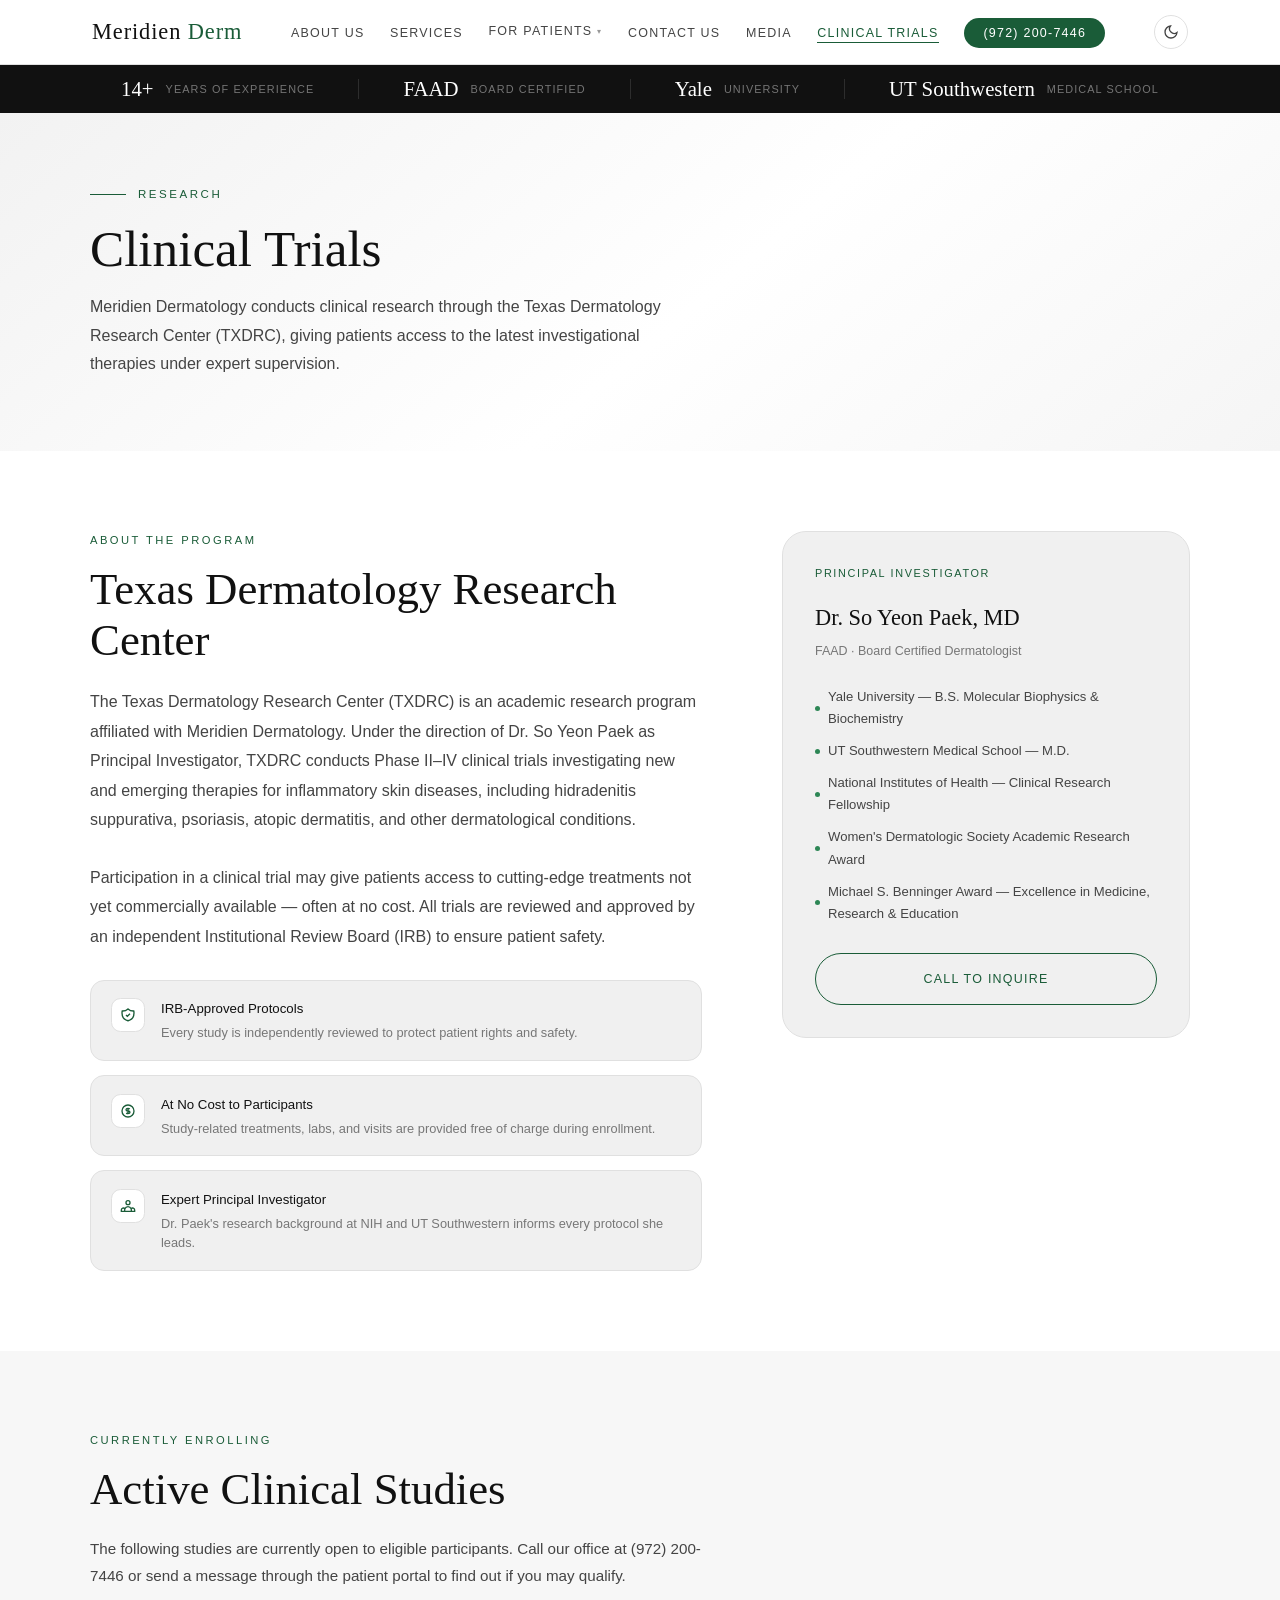
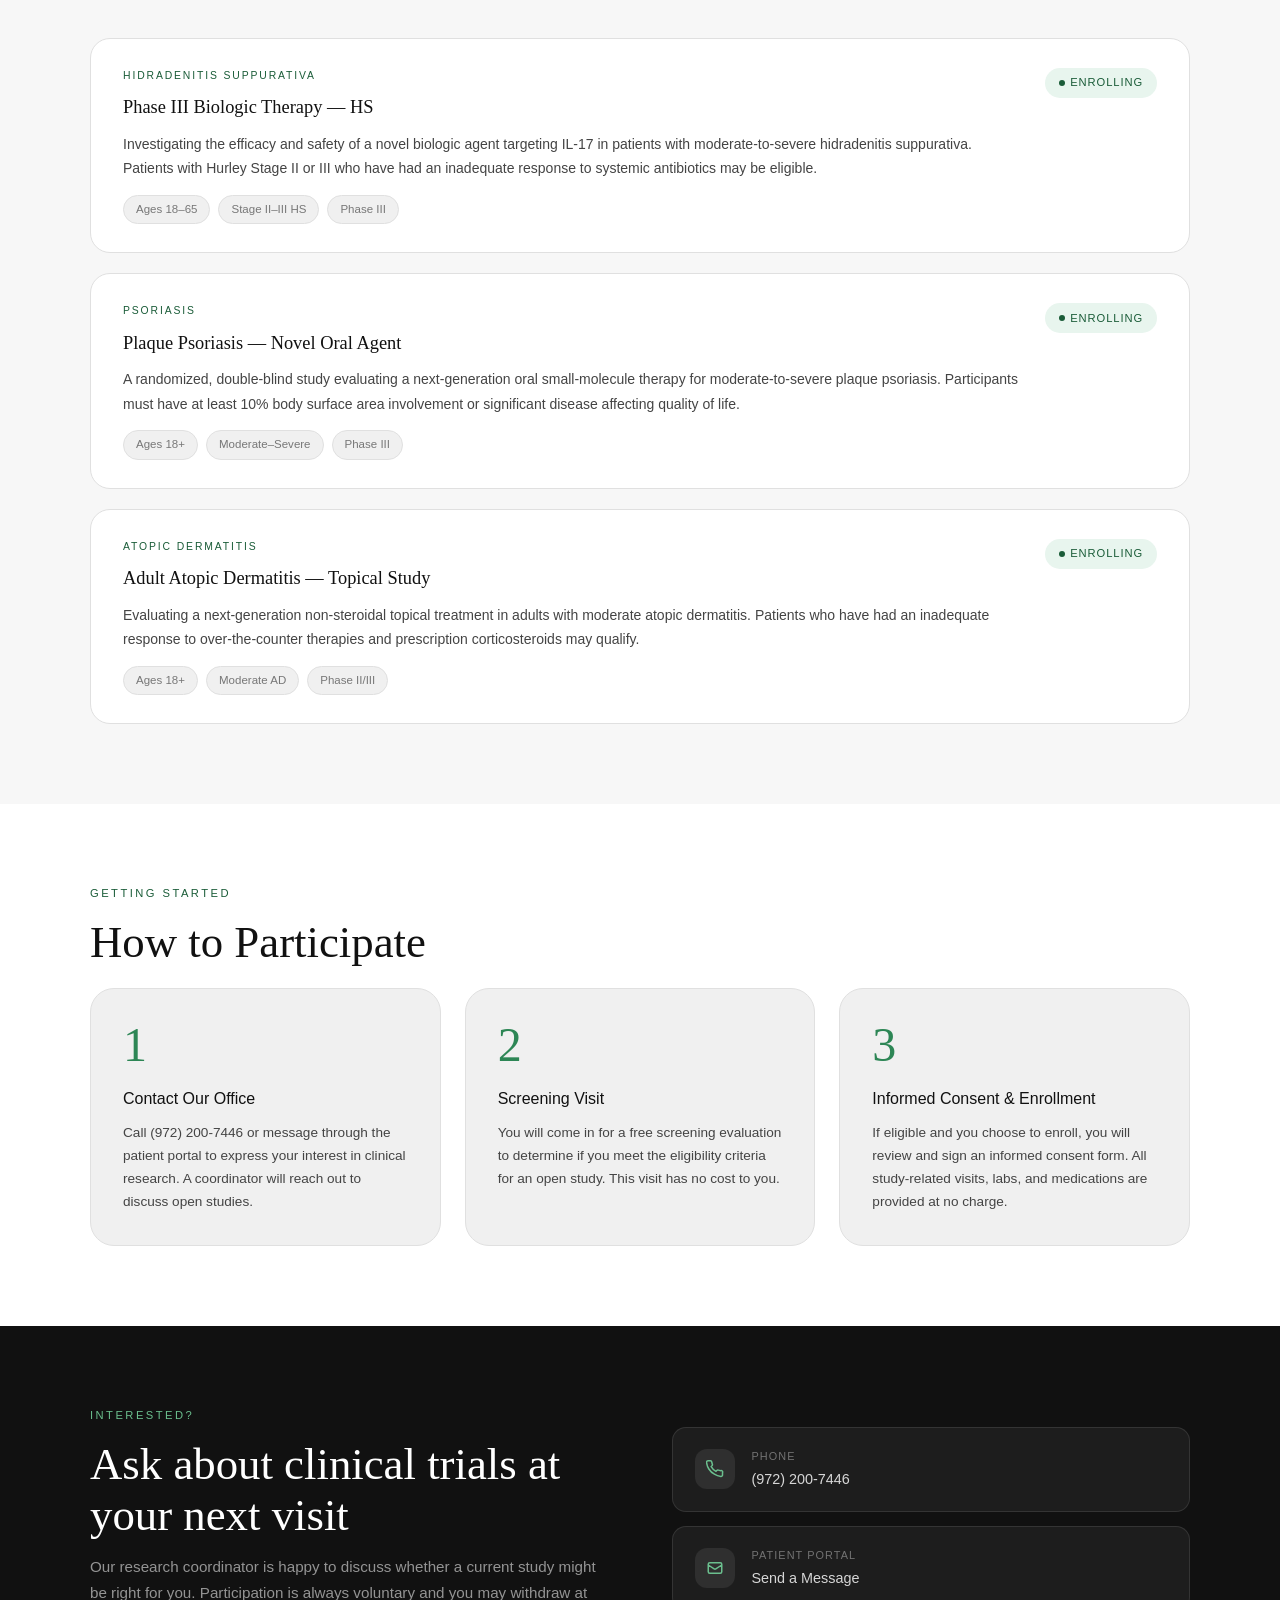
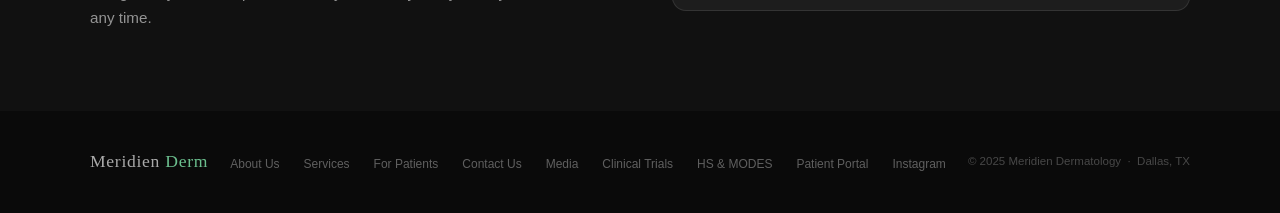
==== commit d1491cc9: "modified:   index.html" ====
--- a/clinical-trials.html
+++ b/clinical-trials.html
@@ -17,16 +17,16 @@
     *, *::before, *::after { box-sizing: border-box; margin: 0; padding: 0; }
 
     :root {
-      --sage:       #7A9E8E;
-      --sage-light: #A8C4B8;
-      --sage-dark:  #4E7A68;
-      --cream:      #FDFCF9;
-      --warm-white: #F8F6F1;
-      --dark:       #1E2823;
-      --mid:        #4A5C52;
-      --muted:      #7A8C82;
-      --border:     #E2EAE6;
-      --card-bg:    #F3F7F5;
+      --sage:       #2D8655;
+      --sage-light: #6BBF8E;
+      --sage-dark:  #1A5C38;
+      --cream:      #FFFFFF;
+      --warm-white: #F7F7F7;
+      --dark:       #111111;
+      --mid:        #444444;
+      --muted:      #777777;
+      --border:     #E0E0E0;
+      --card-bg:    #F0F0F0;
     }
 
     html { scroll-behavior: smooth; }
@@ -46,7 +46,7 @@
       position: sticky;
       top: 0;
       z-index: 100;
-      background: rgba(253, 252, 249, 0.96);
+      background: rgba(255, 255, 255, 0.96);
       backdrop-filter: blur(10px);
       border-bottom: 1px solid var(--border);
     }
@@ -99,7 +99,7 @@
       padding: 0.4rem;
       list-style: none;
       min-width: 215px;
-      box-shadow: 0 12px 40px rgba(30,40,35,0.13);
+      box-shadow: 0 12px 40px rgba(0,0,0,0.12);
       opacity: 0;
       visibility: hidden;
       transition: opacity 0.18s, visibility 0.18s, transform 0.18s;
@@ -161,7 +161,7 @@
 
     /* ── PAGE HEADER ── */
     .page-header {
-      background: linear-gradient(140deg, #EBF2EE 0%, #F8F6F1 55%, #EDF4F0 100%);
+      background: linear-gradient(140deg, #F2F2F2 0%, #FFFFFF 55%, #F5F5F5 100%);
       padding: 4.5rem 2rem;
     }
     .page-header-inner { max-width: 1100px; margin: 0 auto; }
@@ -213,7 +213,7 @@
       white-space: nowrap;
     }
     .btn-primary { background: var(--sage-dark); color: white; }
-    .btn-primary:hover { background: var(--sage); transform: translateY(-2px); box-shadow: 0 8px 24px rgba(78,122,104,0.28); }
+    .btn-primary:hover { background: var(--sage); transform: translateY(-2px); box-shadow: 0 8px 24px rgba(26,92,56,0.28); }
     .btn-outline { border: 1.5px solid var(--sage-dark); color: var(--sage-dark); background: transparent; }
     .btn-outline:hover { background: var(--sage-dark); color: white; }
     .btn-outline-light { border: 1.5px solid rgba(255,255,255,0.5); color: white; background: transparent; }
@@ -277,7 +277,7 @@
       align-items: start;
       transition: border-color 0.2s, box-shadow 0.2s;
     }
-    .trial-card:hover { border-color: var(--sage-dark); box-shadow: 0 4px 24px rgba(78,122,104,0.1); }
+    .trial-card:hover { border-color: var(--sage-dark); box-shadow: 0 4px 24px rgba(26,92,56,0.1); }
     .trial-tag { font-size: 0.65rem; letter-spacing: 0.18em; text-transform: uppercase; color: var(--sage-dark); font-weight: 400; margin-bottom: 0.5rem; }
     .trial-card h3 { font-size: 1.15rem; margin-bottom: 0.5rem; }
     .trial-desc { font-size: 0.875rem; color: var(--mid); line-height: 1.75; }
@@ -303,7 +303,7 @@
       font-weight: 400;
       flex-shrink: 0;
     }
-    .status-enrolling { background: #EBF2EE; color: var(--sage-dark); }
+    .status-enrolling { background: #E8F5EE; color: var(--sage-dark); }
     .status-enrolling::before { content: ''; display: block; width: 6px; height: 6px; border-radius: 50%; background: var(--sage-dark); }
 
     /* ── HOW TO PARTICIPATE ── */
@@ -360,7 +360,7 @@
     .cc-value { font-size: 0.9rem; color: rgba(255,255,255,0.82); }
 
     /* ── FOOTER ── */
-    footer { background: #111A16; padding: 2.25rem 2rem; }
+    footer { background: #0A0A0A; padding: 2.25rem 2rem; }
     .footer-inner { max-width: 1100px; margin: 0 auto; display: flex; justify-content: space-between; align-items: center; flex-wrap: wrap; gap: 1.25rem; }
     footer .logo { color: rgba(255,255,255,0.65); font-size: 1.1rem; }
     footer .logo span { color: var(--sage-light); }
--- a/theme.css
+++ b/theme.css
@@ -29,51 +29,55 @@
    Strategy: flip --dark to a light color so all "color: var(--dark)" text
    becomes light. Then explicitly re-darken the sections that use
    "background: var(--dark)" as a dark panel (stats banner, CTA, callout).
+   Forest green accent colors are brightened for dark-background visibility.
 */
 [data-theme="dark"] {
-  --cream:      #111A14;
-  --warm-white: #161F18;
-  --dark:       #D8E8E0;   /* flipped light — used for text */
-  --mid:        #8EB4A2;
-  --muted:      #6A9282;
-  --border:     #253530;
-  --card-bg:    #1A251E;
-  --hs-bg:      #0B1810;
+  --sage:       #3DAA6A;   /* brightened forest for dark bg */
+  --sage-light: #7FCC9A;   /* light forest for text on dark */
+  --sage-dark:  #2D8655;   /* forest primary on dark */
+  --cream:      #0A0A0A;
+  --warm-white: #141414;
+  --dark:       #F0F0F0;   /* flipped light — used for text */
+  --mid:        #AAAAAA;
+  --muted:      #777777;
+  --border:     #2A2A2A;
+  --card-bg:    #1A1A1A;
+  --hs-bg:      #050D07;
 }
 
 /* ── RE-DARKEN PANELS THAT USE var(--dark) AS A BACKGROUND ── */
 [data-theme="dark"] .stats-banner,
 [data-theme="dark"] .cta-section {
-  background: #131F16;
+  background: #0A0A0A;
 }
 [data-theme="dark"] .modes-callout {
-  background: #0B1810;
+  background: #050D07;
 }
 [data-theme="dark"] footer {
-  background: #060E08;
+  background: #050505;
 }
 
 /* ── NAV & MENUS ── */
 [data-theme="dark"] nav {
-  background: rgba(17, 26, 20, 0.96);
+  background: rgba(10, 10, 10, 0.96);
 }
 [data-theme="dark"] .dropdown-menu {
-  background: #1A251E;
-  box-shadow: 0 12px 40px rgba(0,0,0,0.5);
+  background: #1A1A1A;
+  box-shadow: 0 12px 40px rgba(0,0,0,0.6);
 }
 [data-theme="dark"] .dropdown-menu li a:hover {
-  background: #253530 !important;
+  background: #2A2A2A !important;
 }
 [data-theme="dark"] .mobile-menu {
-  background: #111A14;
+  background: #0A0A0A;
 }
 
 /* ── HERO & PAGE HEADERS ── */
 [data-theme="dark"] .hero {
-  background: linear-gradient(140deg, #0F1D14 0%, #111A14 55%, #0E1C13 100%);
+  background: linear-gradient(140deg, #0A0A0A 0%, #111111 55%, #0A0A0A 100%);
 }
 [data-theme="dark"] .page-header {
-  background: linear-gradient(140deg, #0F1D14 0%, #111A14 55%, #0E1C13 100%);
+  background: linear-gradient(140deg, #0A0A0A 0%, #111111 55%, #0A0A0A 100%);
 }
 
 /* ── WHITE SECTIONS → DARK ── */
@@ -83,20 +87,20 @@
 [data-theme="dark"] .insurance-section,
 [data-theme="dark"] .txdrc-section,
 [data-theme="dark"] .participate-section {
-  background: #161F18;
+  background: #141414;
 }
 
 /* ── QUICK NAV (for-patients) ── */
 [data-theme="dark"] .quick-nav {
-  background: #161F18;
-  border-bottom-color: #253530;
+  background: #141414;
+  border-bottom-color: #2A2A2A;
 }
 [data-theme="dark"] .qn-icon {
-  background: #1A251E;
-  border-color: #253530;
+  background: #1A1A1A;
+  border-color: #2A2A2A;
 }
 [data-theme="dark"] .qn-card:hover {
-  background: #1E3228;
+  background: #111C15;
   border-color: var(--sage-dark);
 }
 
@@ -105,54 +109,54 @@
 [data-theme="dark"] .trial-card,
 [data-theme="dark"] .portal-card,
 [data-theme="dark"] .trials-cta-bar {
-  background: #1A251E;
+  background: #1A1A1A;
 }
 
-/* ── HARDCODED #EBF2EE ELEMENTS → DARK ── */
+/* ── LIGHT-GREEN ACCENT AREAS (#E8F5EE) → DARK FOREST TINT ── */
 [data-theme="dark"] .service-icon {
-  background: #1E3228;
+  background: #0F1D13;
 }
 [data-theme="dark"] .awards-box {
-  background: #1E3228;
+  background: #0F1D13;
 }
 [data-theme="dark"] .step-num {
-  background: #1E3228;
+  background: #0F1D13;
 }
 [data-theme="dark"] .insurance-note {
-  background: #1E3228;
+  background: #0F1D13;
 }
 [data-theme="dark"] .status-enrolling {
-  background: #1E3228;
+  background: #0F1D13;
 }
 [data-theme="dark"] .pstep-card {
-  background: #1A251E;
+  background: #1A1A1A;
 }
 
 /* ── COMPARE COLUMNS ── */
 [data-theme="dark"] .compare-col:first-child {
-  background: #1A251E;
-  border-right-color: #253530;
+  background: #1A1A1A;
+  border-right-color: #2A2A2A;
 }
 [data-theme="dark"] .compare-col:last-child {
-  background: #1E3228;
+  background: #0F1D13;
 }
 
 /* ── TXDRC FEATURE ICON ── */
 [data-theme="dark"] .txdrc-feature-icon {
-  background: #1A251E;
-  border-color: #253530;
+  background: #1A1A1A;
+  border-color: #2A2A2A;
 }
 
 /* ── BORDERS THAT ARE HARDCODED ── */
 [data-theme="dark"] .compare-row {
-  border-color: #253530;
+  border-color: #2A2A2A;
 }
 [data-theme="dark"] .modes-compare {
-  border-color: #253530;
+  border-color: #2A2A2A;
 }
 [data-theme="dark"] .hours-table tr {
-  border-bottom-color: #253530;
+  border-bottom-color: #2A2A2A;
 }
 [data-theme="dark"] .edu-list li {
-  border-bottom-color: #253530;
+  border-bottom-color: #2A2A2A;
 }
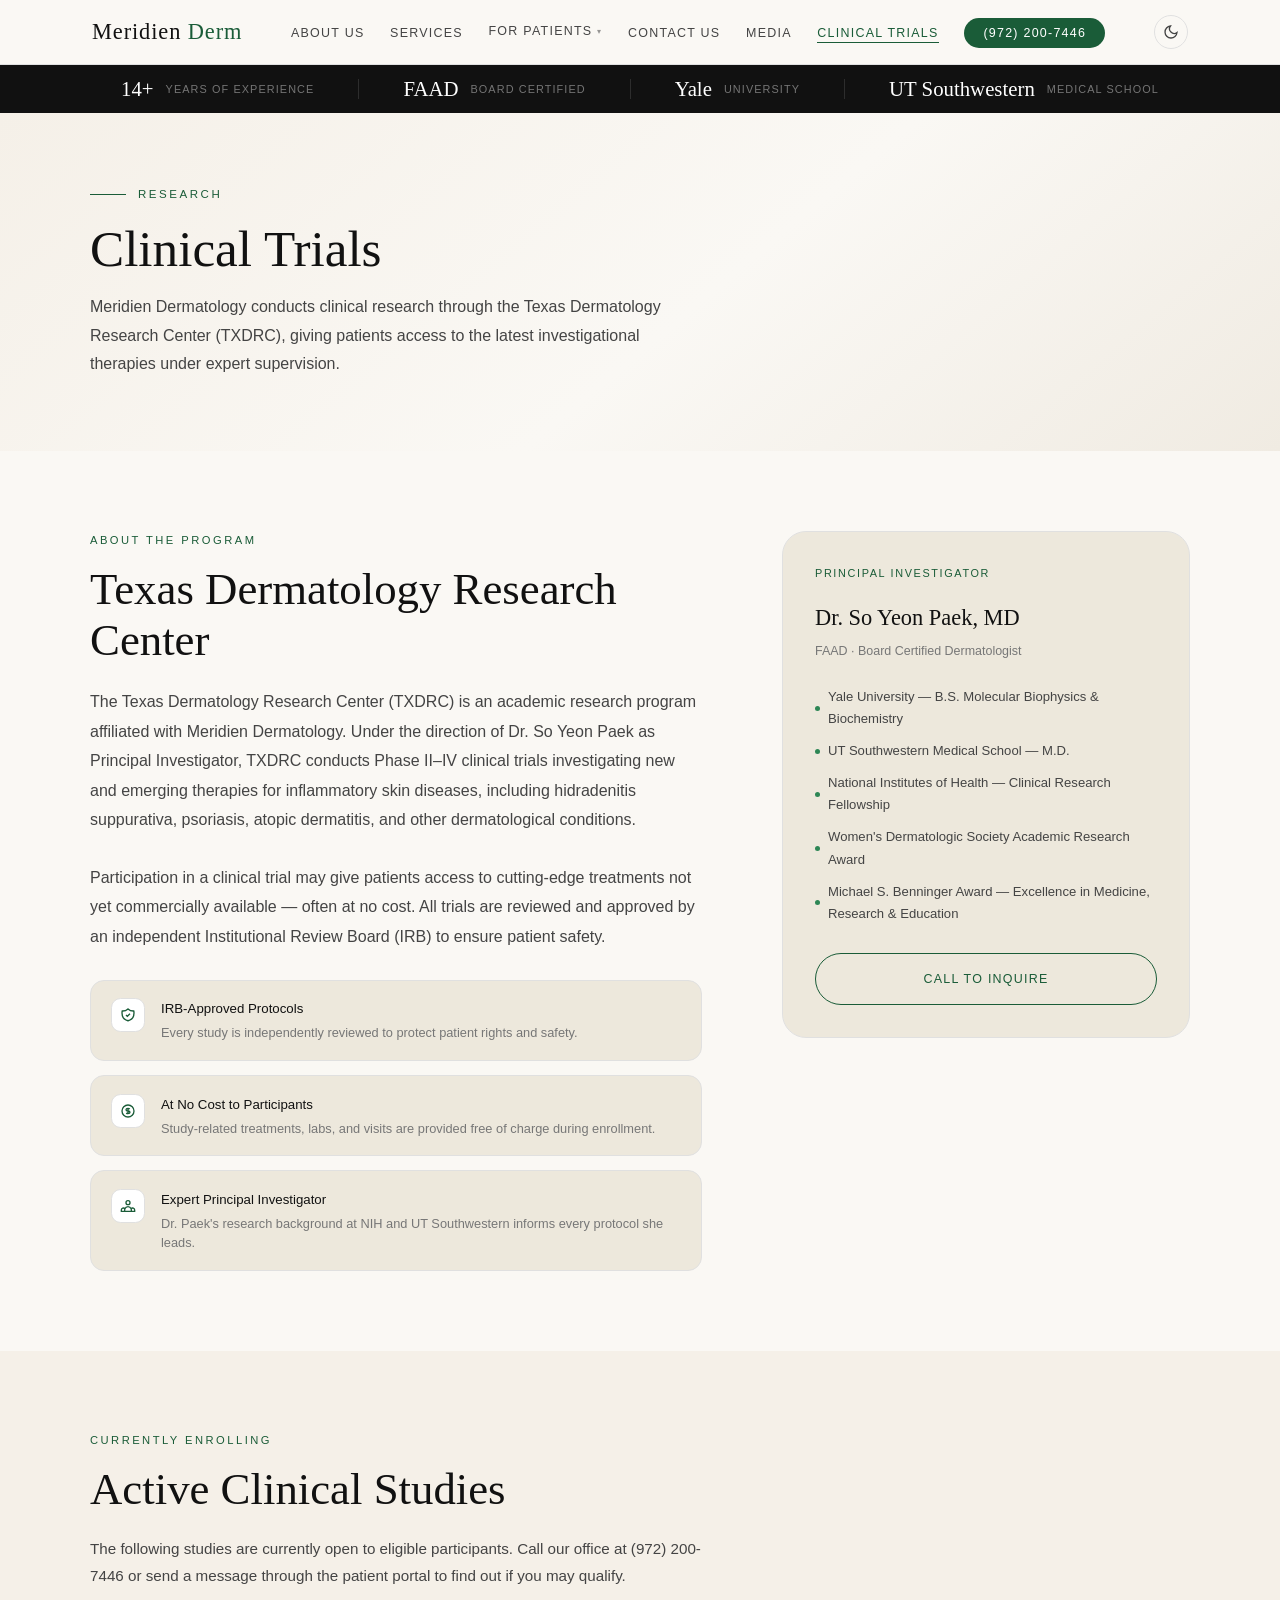
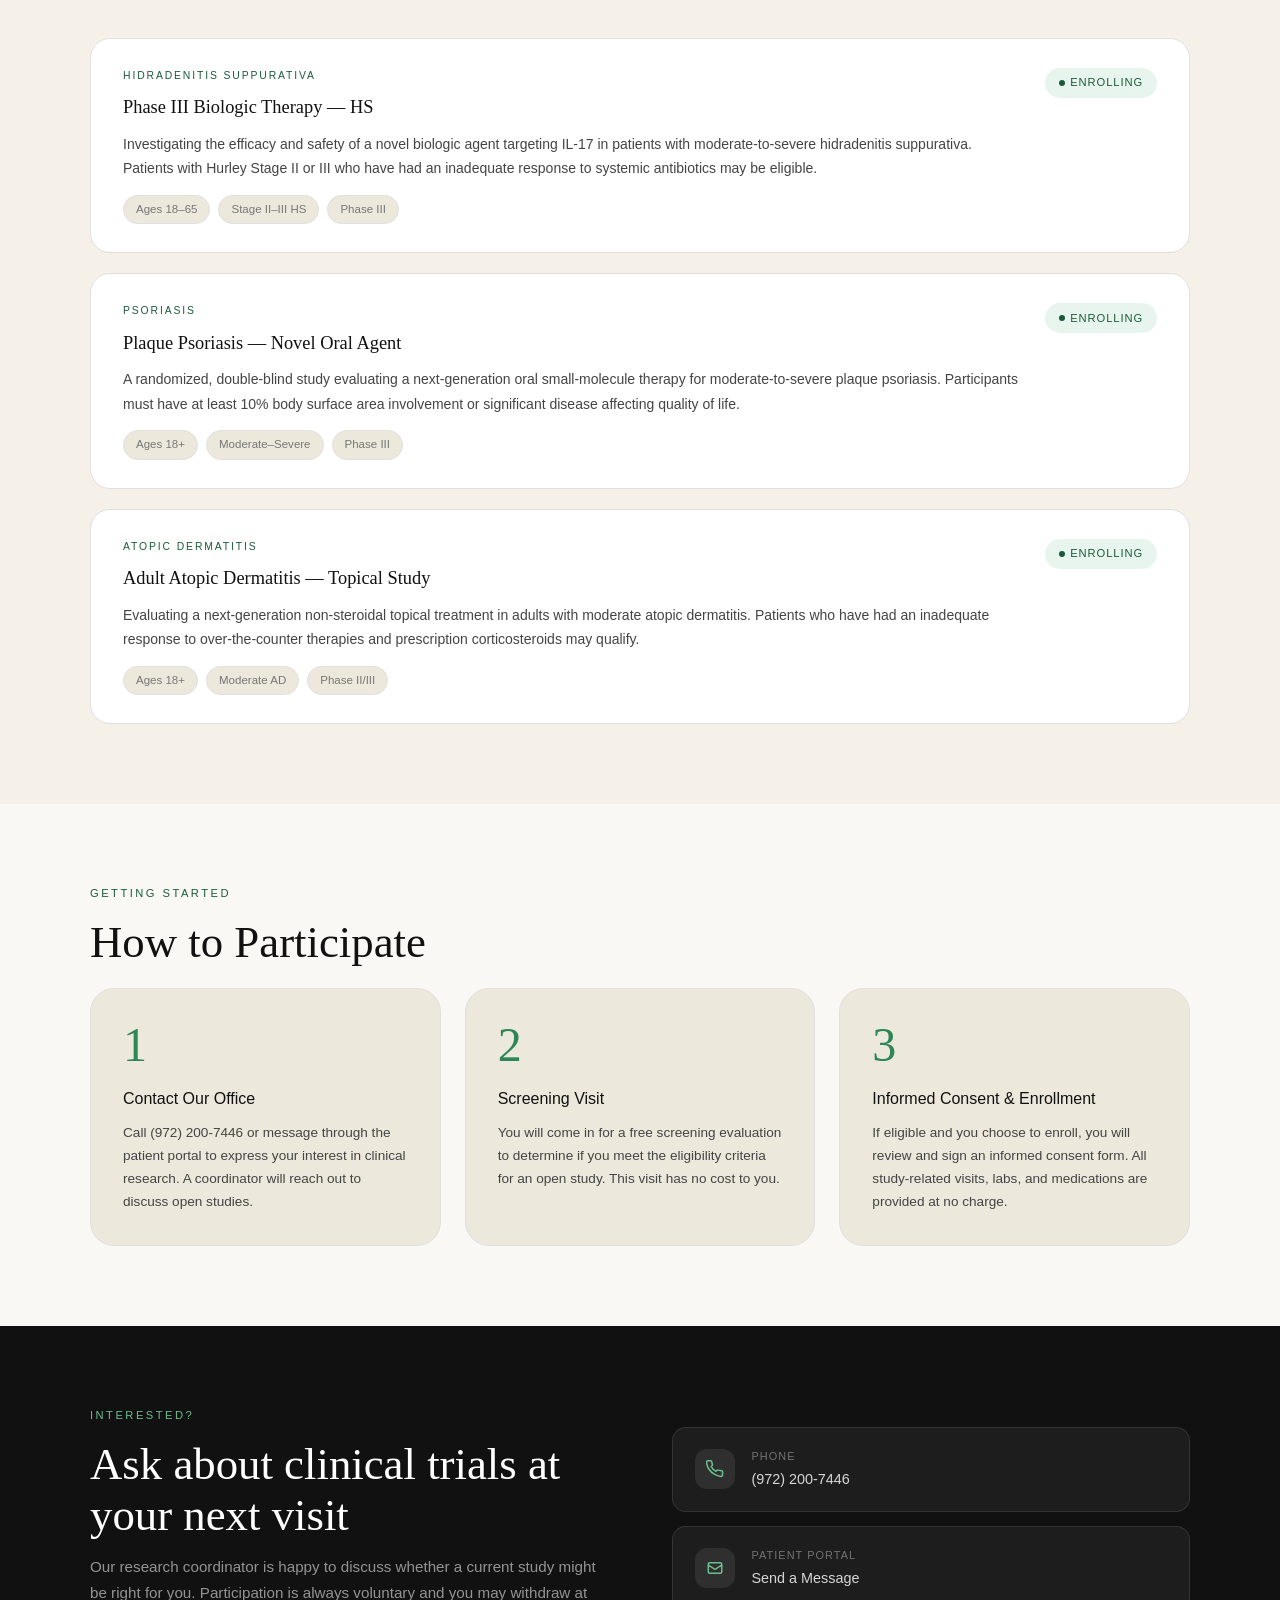
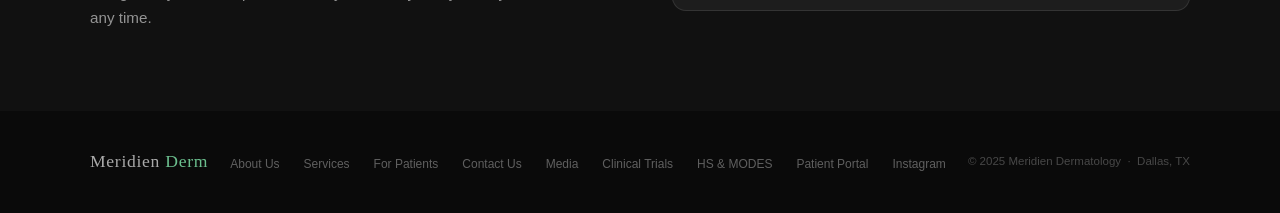
==== commit 4665ecb3: "modified:   index.html" ====
--- a/clinical-trials.html
+++ b/clinical-trials.html
@@ -20,13 +20,13 @@
       --sage:       #2D8655;
       --sage-light: #6BBF8E;
       --sage-dark:  #1A5C38;
-      --cream:      #FFFFFF;
-      --warm-white: #F7F7F7;
+      --cream:      #FAF8F4;
+      --warm-white: #F5F0E8;
       --dark:       #111111;
       --mid:        #444444;
       --muted:      #777777;
       --border:     #E0E0E0;
-      --card-bg:    #F0F0F0;
+      --card-bg:    #EDE8DC;
     }
 
     html { scroll-behavior: smooth; }
@@ -46,7 +46,7 @@
       position: sticky;
       top: 0;
       z-index: 100;
-      background: rgba(255, 255, 255, 0.96);
+      background: rgba(250, 248, 244, 0.96);
       backdrop-filter: blur(10px);
       border-bottom: 1px solid var(--border);
     }
@@ -161,7 +161,7 @@
 
     /* ── PAGE HEADER ── */
     .page-header {
-      background: linear-gradient(140deg, #F2F2F2 0%, #FFFFFF 55%, #F5F5F5 100%);
+      background: linear-gradient(140deg, #F5F0E8 0%, #FAF8F4 55%, #F0EBE2 100%);
       padding: 4.5rem 2rem;
     }
     .page-header-inner { max-width: 1100px; margin: 0 auto; }
@@ -220,7 +220,7 @@
     .btn-outline-light:hover { background: rgba(255,255,255,0.12); border-color: rgba(255,255,255,0.8); }
 
     /* ── TXDRC INTRO ── */
-    .txdrc-section { background: white; }
+    .txdrc-section { background: var(--cream); }
     .txdrc-grid { display: grid; grid-template-columns: 1.2fr 0.8fr; gap: 5rem; align-items: start; }
     .txdrc-lead { font-size: 1rem; color: var(--mid); line-height: 1.85; margin-bottom: 1.75rem; }
     .txdrc-features { display: flex; flex-direction: column; gap: 0.875rem; margin-top: 0.5rem; }
@@ -307,7 +307,7 @@
     .status-enrolling::before { content: ''; display: block; width: 6px; height: 6px; border-radius: 50%; background: var(--sage-dark); }
 
     /* ── HOW TO PARTICIPATE ── */
-    .participate-section { background: white; }
+    .participate-section { background: var(--cream); }
     .steps-grid { display: grid; grid-template-columns: repeat(3, 1fr); gap: 1.5rem; margin-top: 0.5rem; }
     .pstep-card {
       padding: 2rem;
--- a/theme.css
+++ b/theme.css
@@ -24,6 +24,11 @@
 [data-theme="dark"] .icon-sun  { display: block; }
 [data-theme="dark"] .icon-moon { display: none;  }
 
+/* ── COLOR SCHEME HINTS ── */
+/* Tells browser we manage colors ourselves; prevents UA forced inversion */
+:root            { color-scheme: light; }
+[data-theme="dark"] { color-scheme: dark; }
+
 /* ── DARK MODE CSS VARIABLES ── */
 /*
    Strategy: flip --dark to a light color so all "color: var(--dark)" text
@@ -43,6 +48,13 @@
   --border:     #2A2A2A;
   --card-bg:    #1A1A1A;
   --hs-bg:      #050D07;
+}
+
+/* ── DARK MODE BODY SAFETY NET ── */
+/* Explicit values ensure readability even if variable resolution fails */
+[data-theme="dark"] body {
+  color: #F0F0F0;
+  background: #0A0A0A;
 }
 
 /* ── RE-DARKEN PANELS THAT USE var(--dark) AS A BACKGROUND ── */
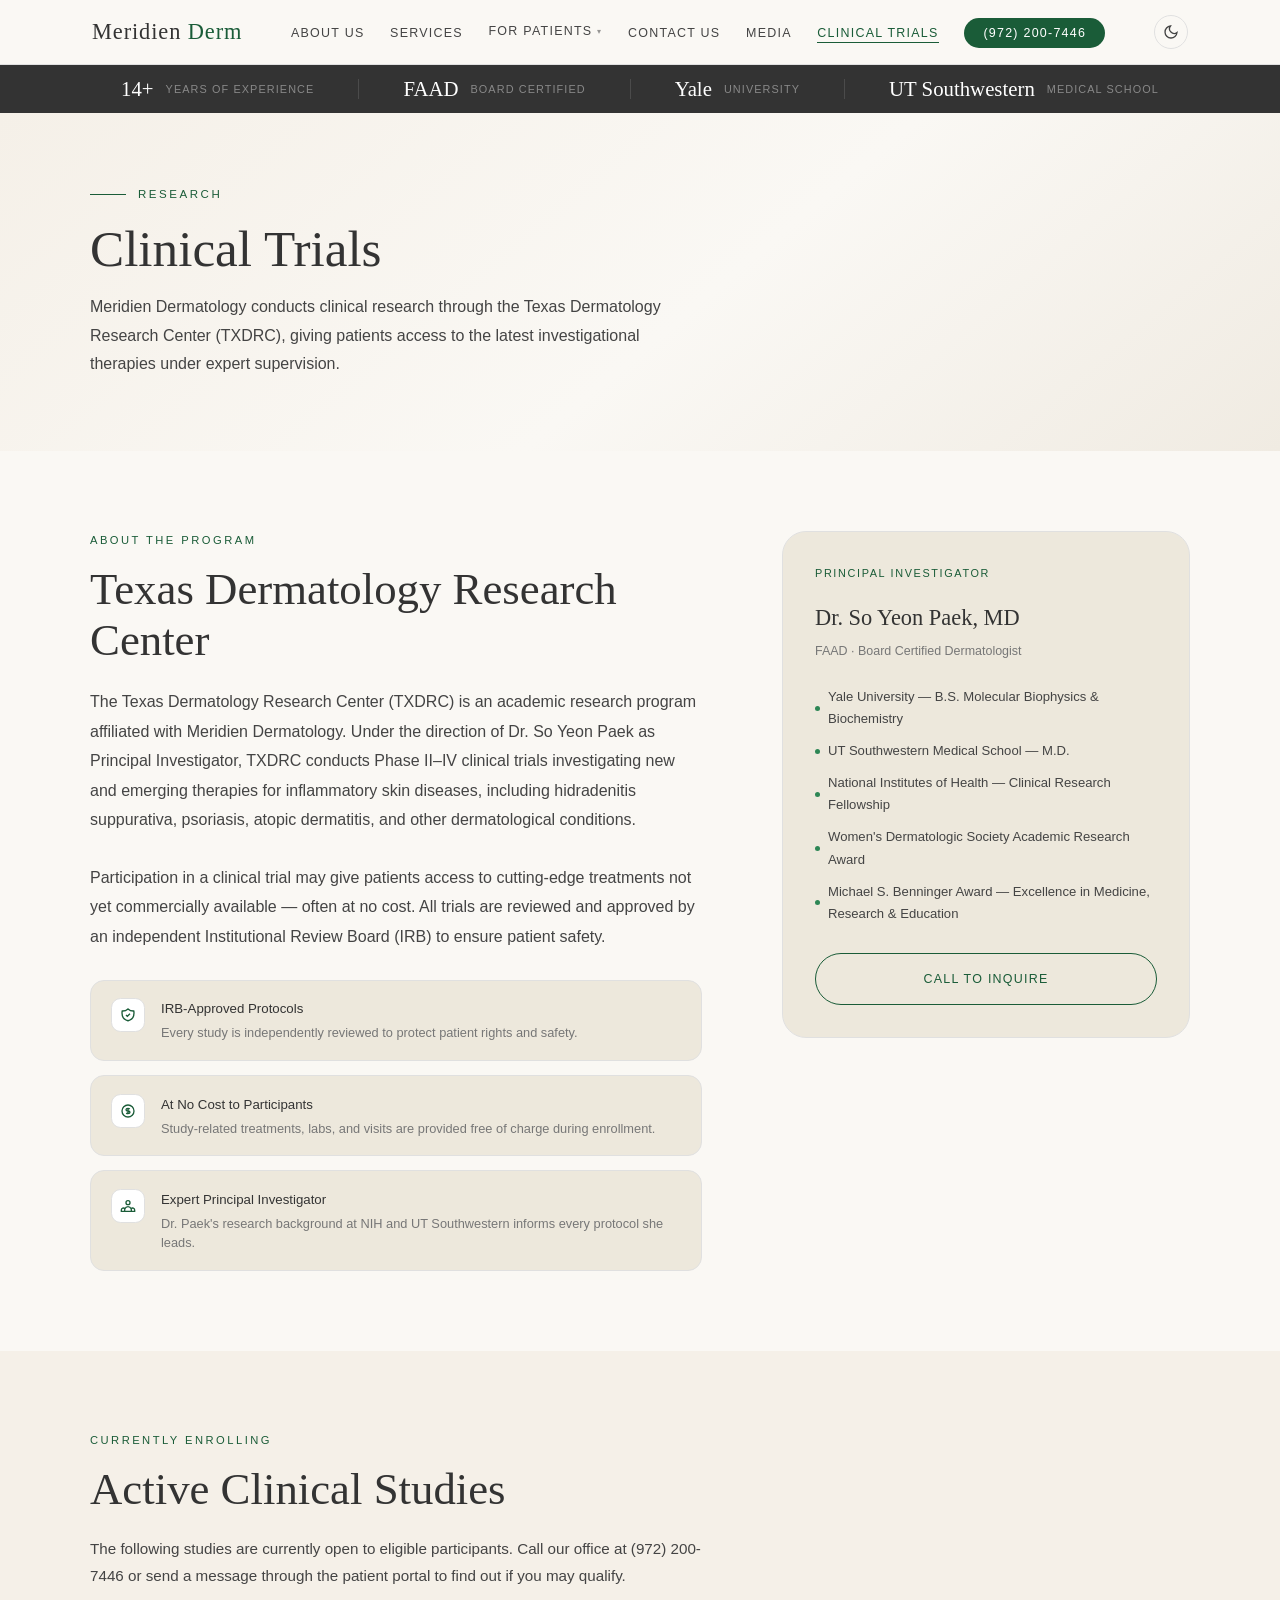
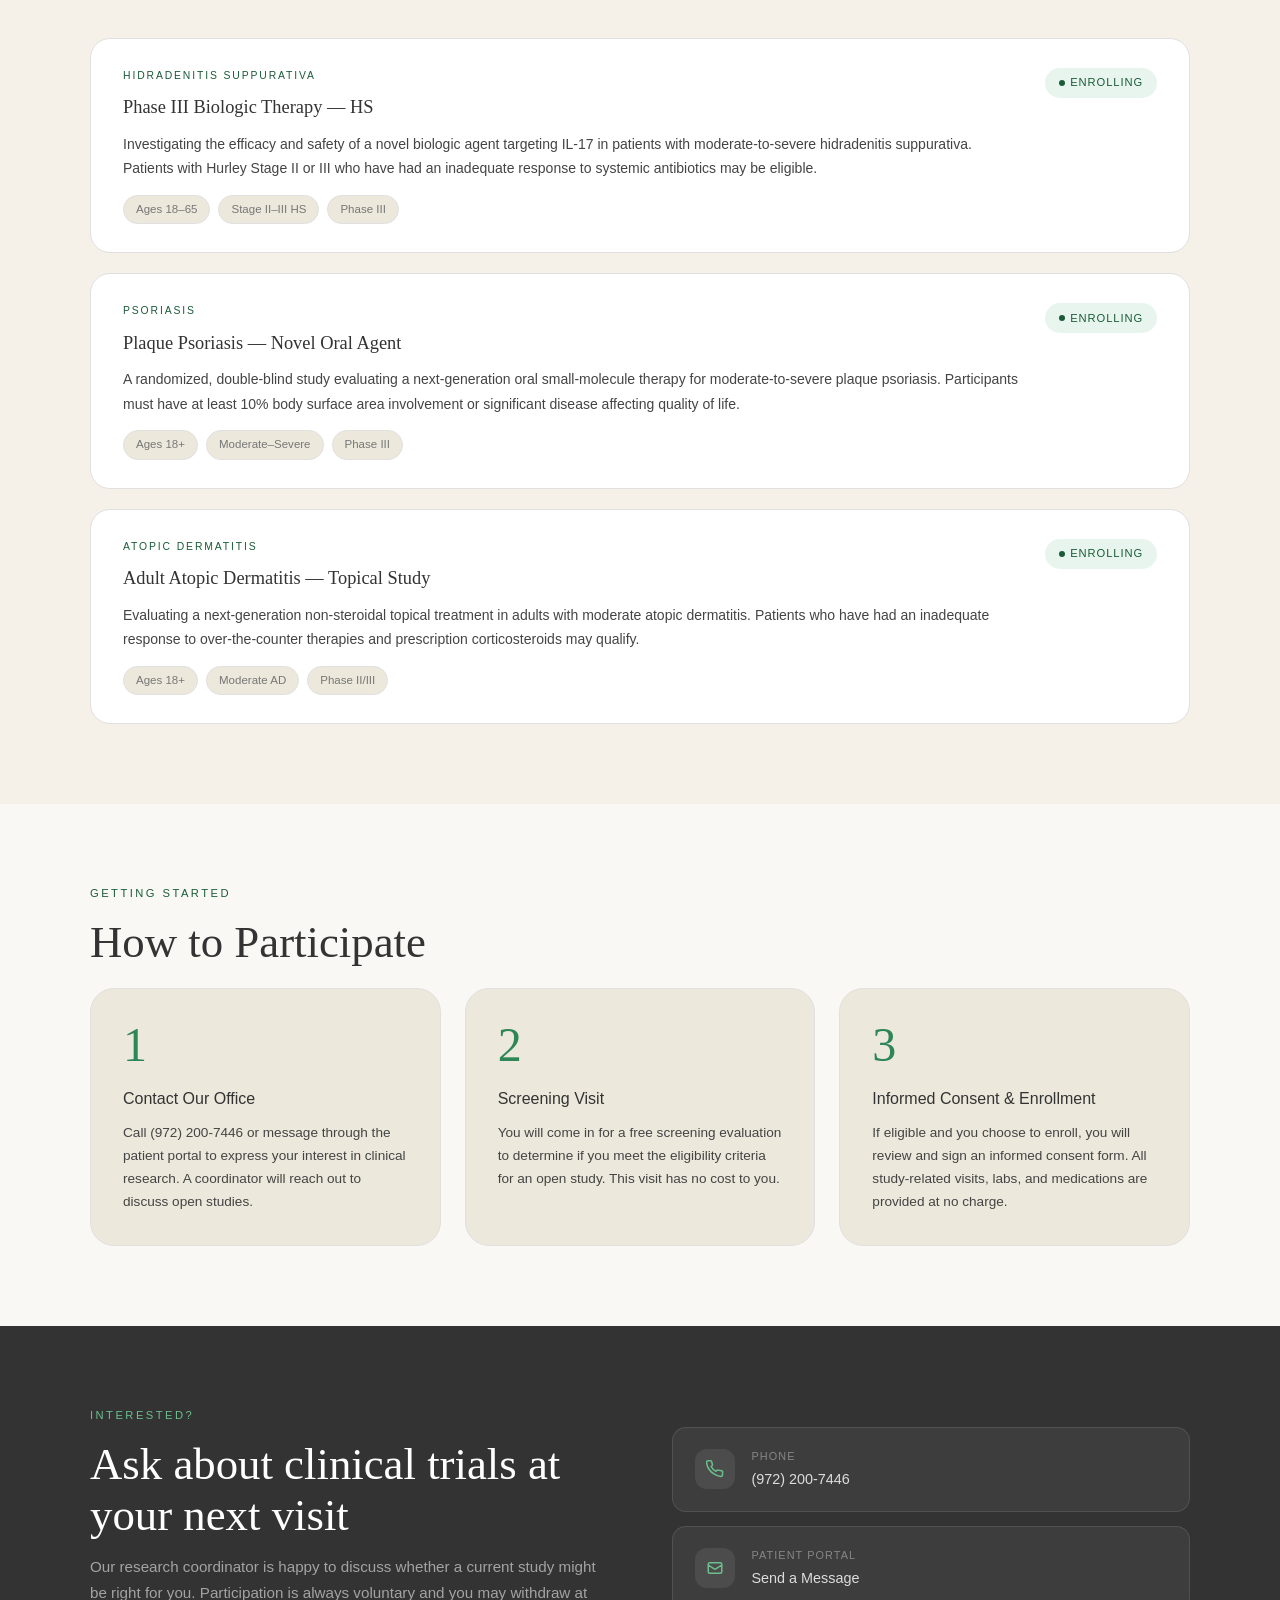
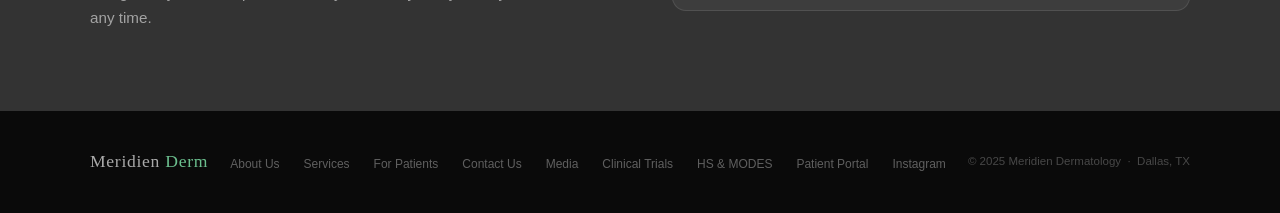
==== commit a9014f9d: "modified:   index.html" ====
--- a/clinical-trials.html
+++ b/clinical-trials.html
@@ -22,7 +22,7 @@
       --sage-dark:  #1A5C38;
       --cream:      #FAF8F4;
       --warm-white: #F5F0E8;
-      --dark:       #111111;
+      --dark:       #333333;
       --mid:        #444444;
       --muted:      #777777;
       --border:     #E0E0E0;
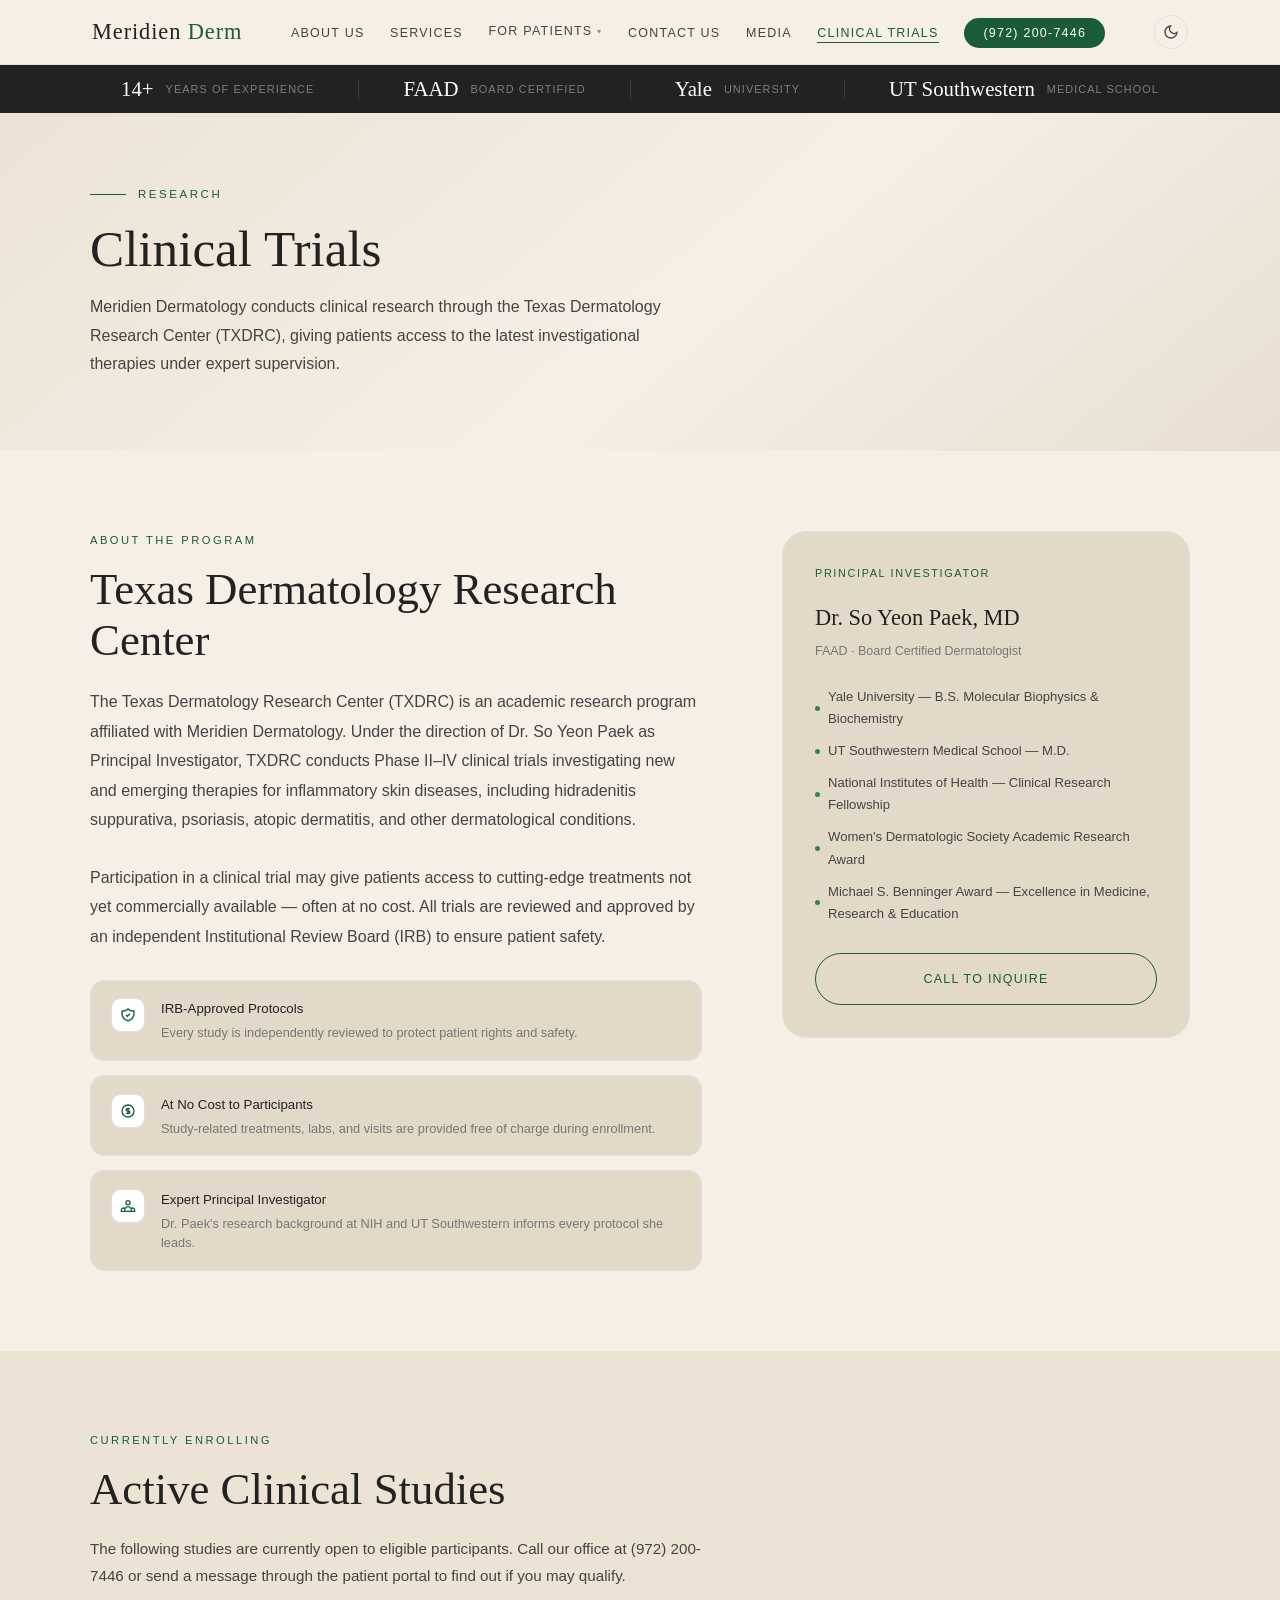
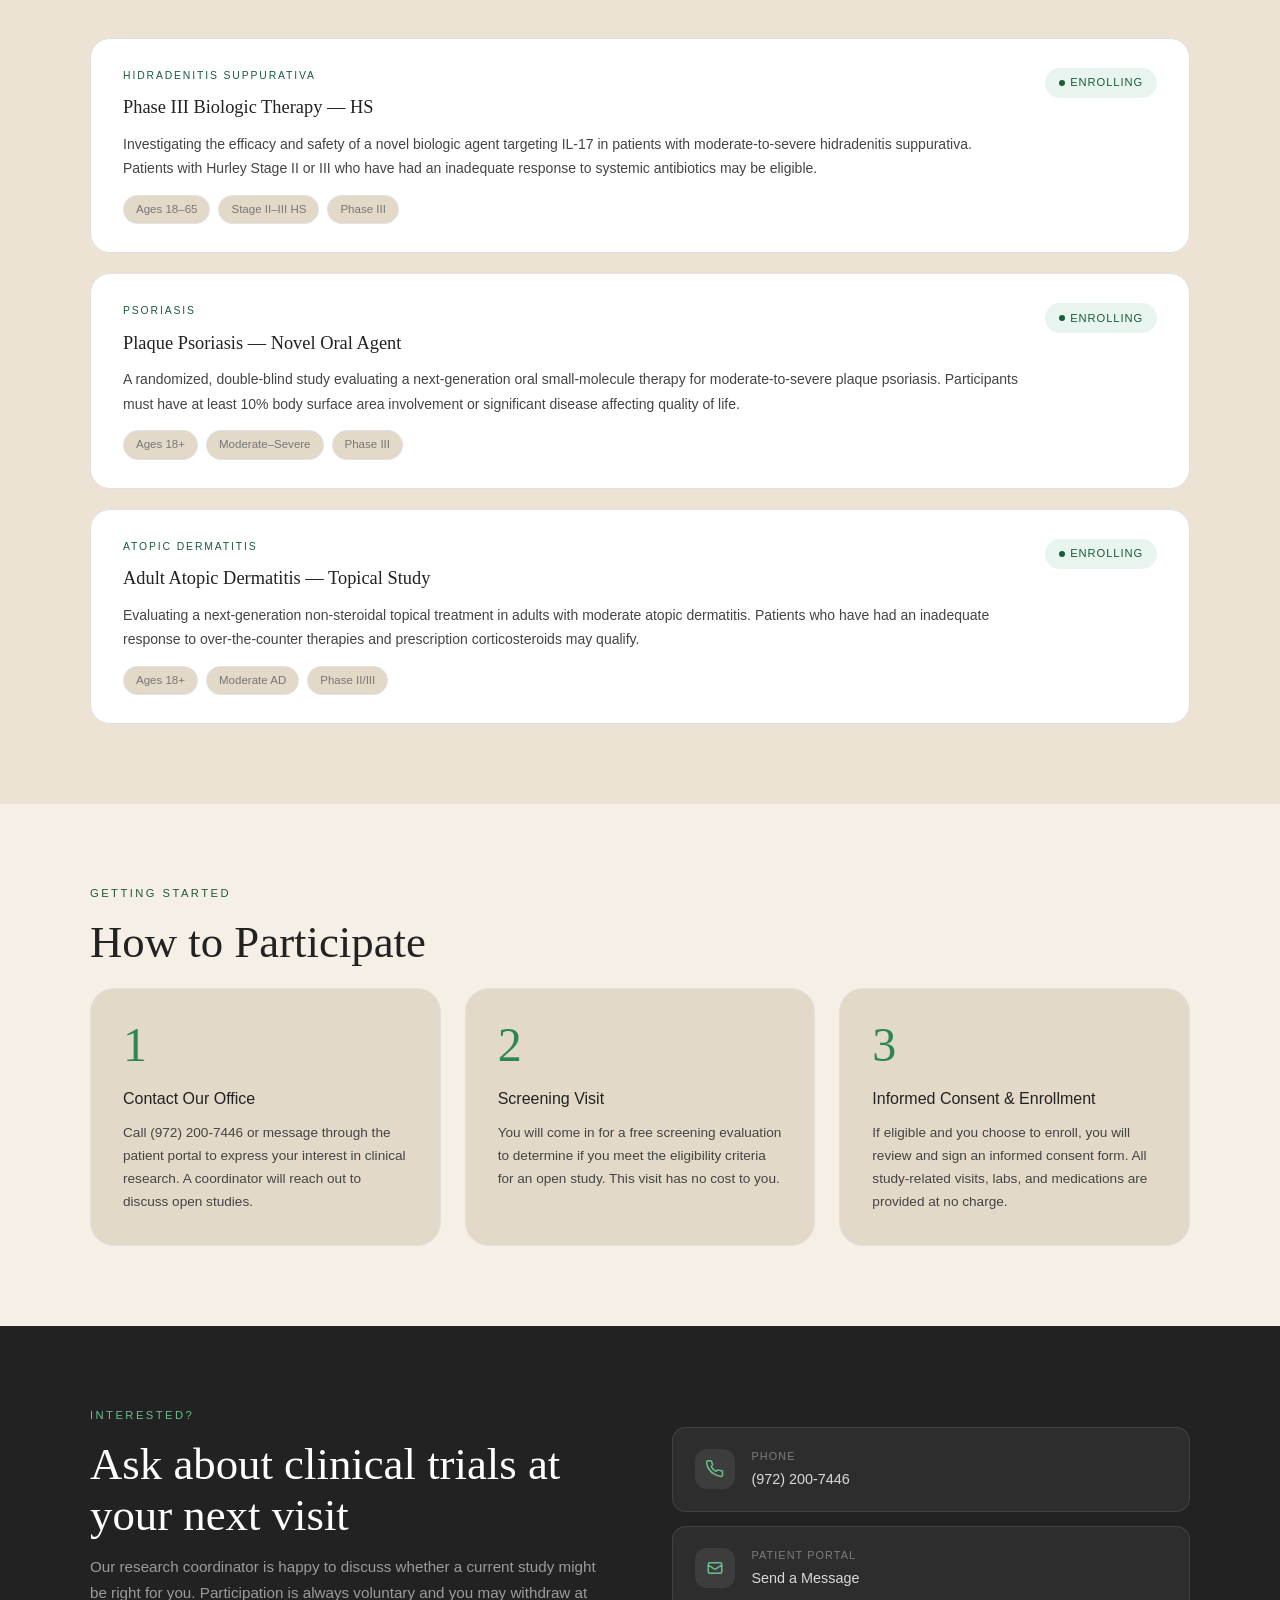
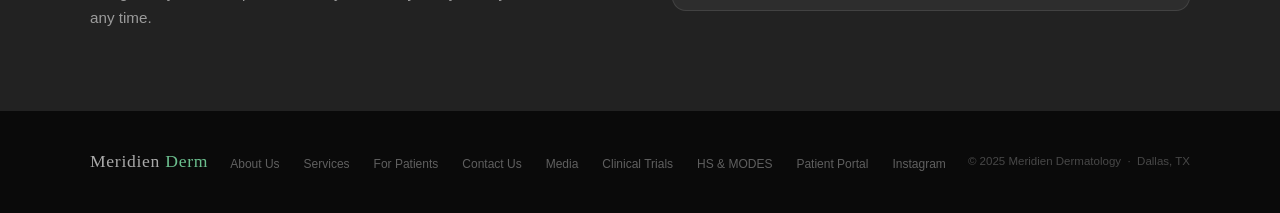
==== commit 94d72da6: "modified:   index.html" ====
--- a/clinical-trials.html
+++ b/clinical-trials.html
@@ -20,13 +20,13 @@
       --sage:       #2D8655;
       --sage-light: #6BBF8E;
       --sage-dark:  #1A5C38;
-      --cream:      #FAF8F4;
-      --warm-white: #F5F0E8;
-      --dark:       #333333;
+      --cream:      #F5EFE6;
+      --warm-white: #ECE3D4;
+      --dark:       #222222;
       --mid:        #444444;
       --muted:      #777777;
       --border:     #E0E0E0;
-      --card-bg:    #EDE8DC;
+      --card-bg:    #E3D9C8;
     }
 
     html { scroll-behavior: smooth; }
@@ -46,7 +46,7 @@
       position: sticky;
       top: 0;
       z-index: 100;
-      background: rgba(250, 248, 244, 0.96);
+      background: rgba(245, 239, 230, 0.96);
       backdrop-filter: blur(10px);
       border-bottom: 1px solid var(--border);
     }
@@ -161,7 +161,7 @@
 
     /* ── PAGE HEADER ── */
     .page-header {
-      background: linear-gradient(140deg, #F5F0E8 0%, #FAF8F4 55%, #F0EBE2 100%);
+      background: linear-gradient(140deg, #ECE3D4 0%, #F5EFE6 55%, #E8DFD0 100%);
       padding: 4.5rem 2rem;
     }
     .page-header-inner { max-width: 1100px; margin: 0 auto; }
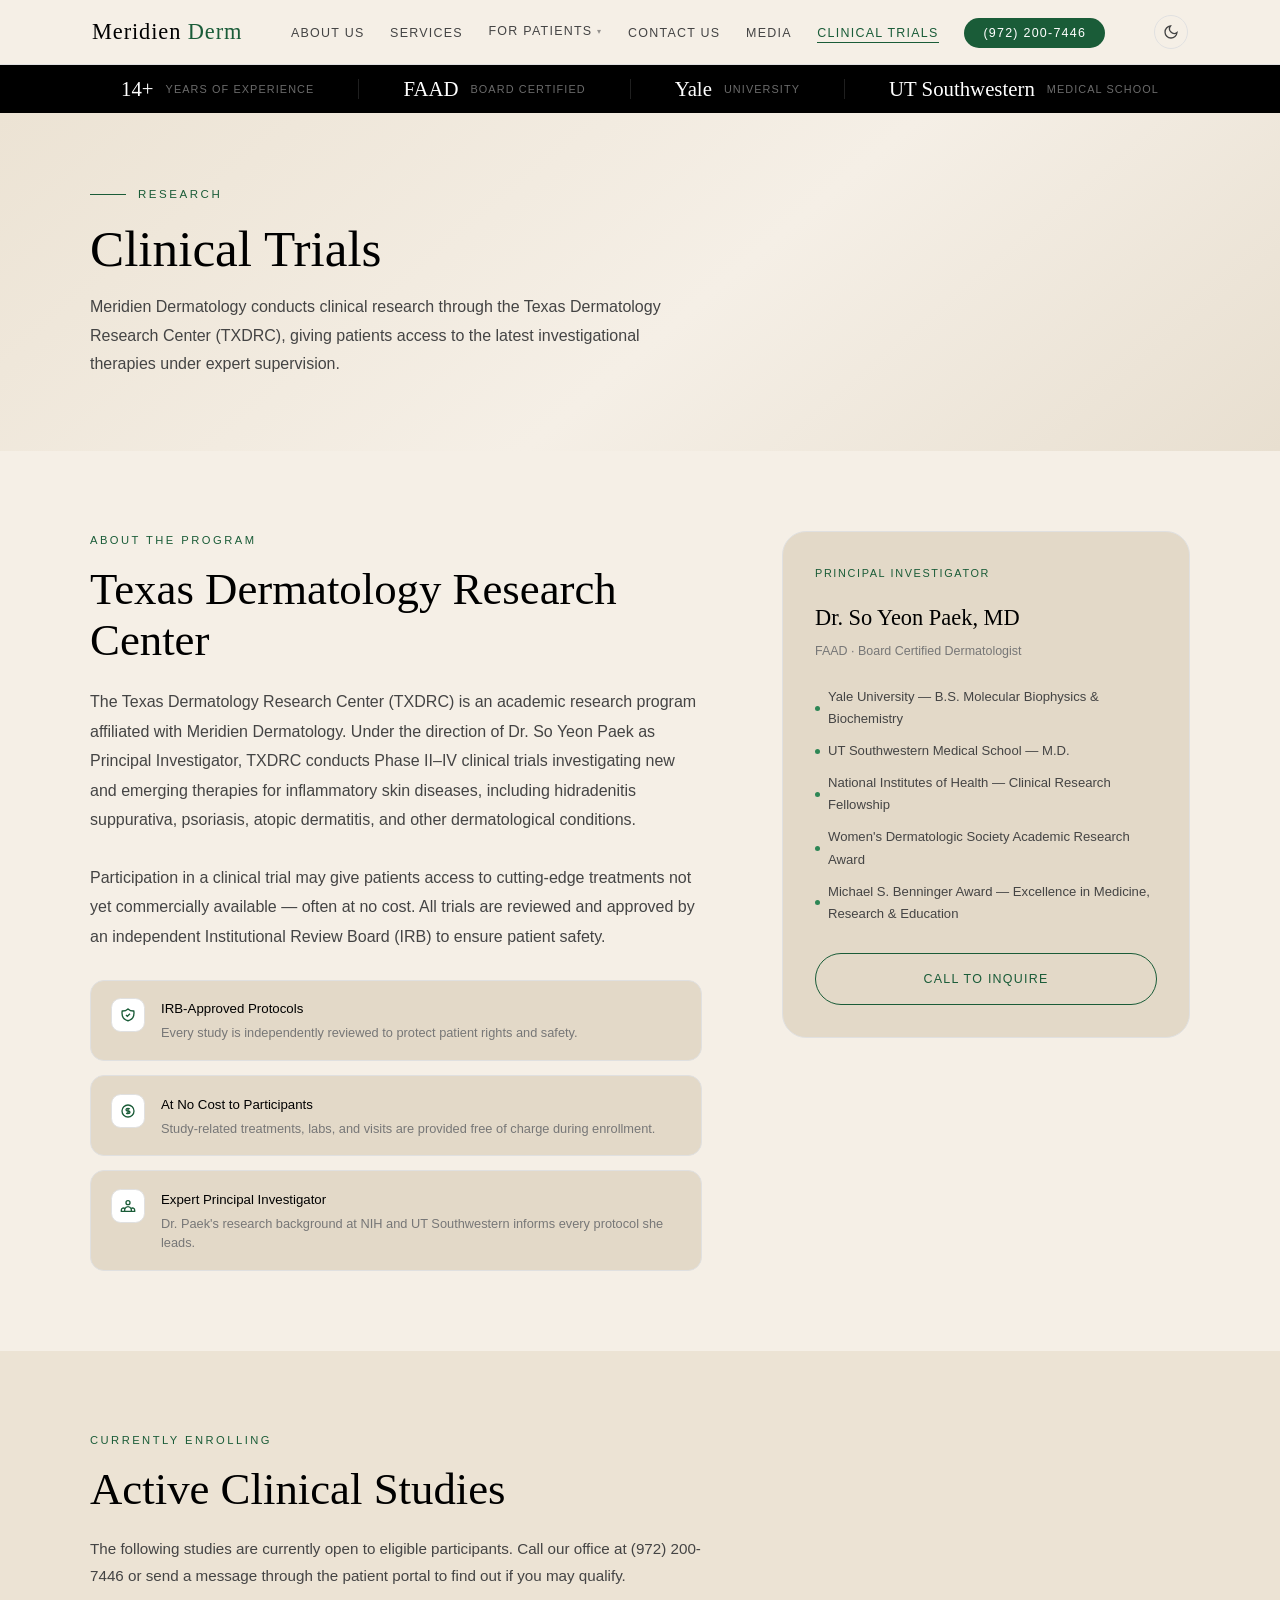
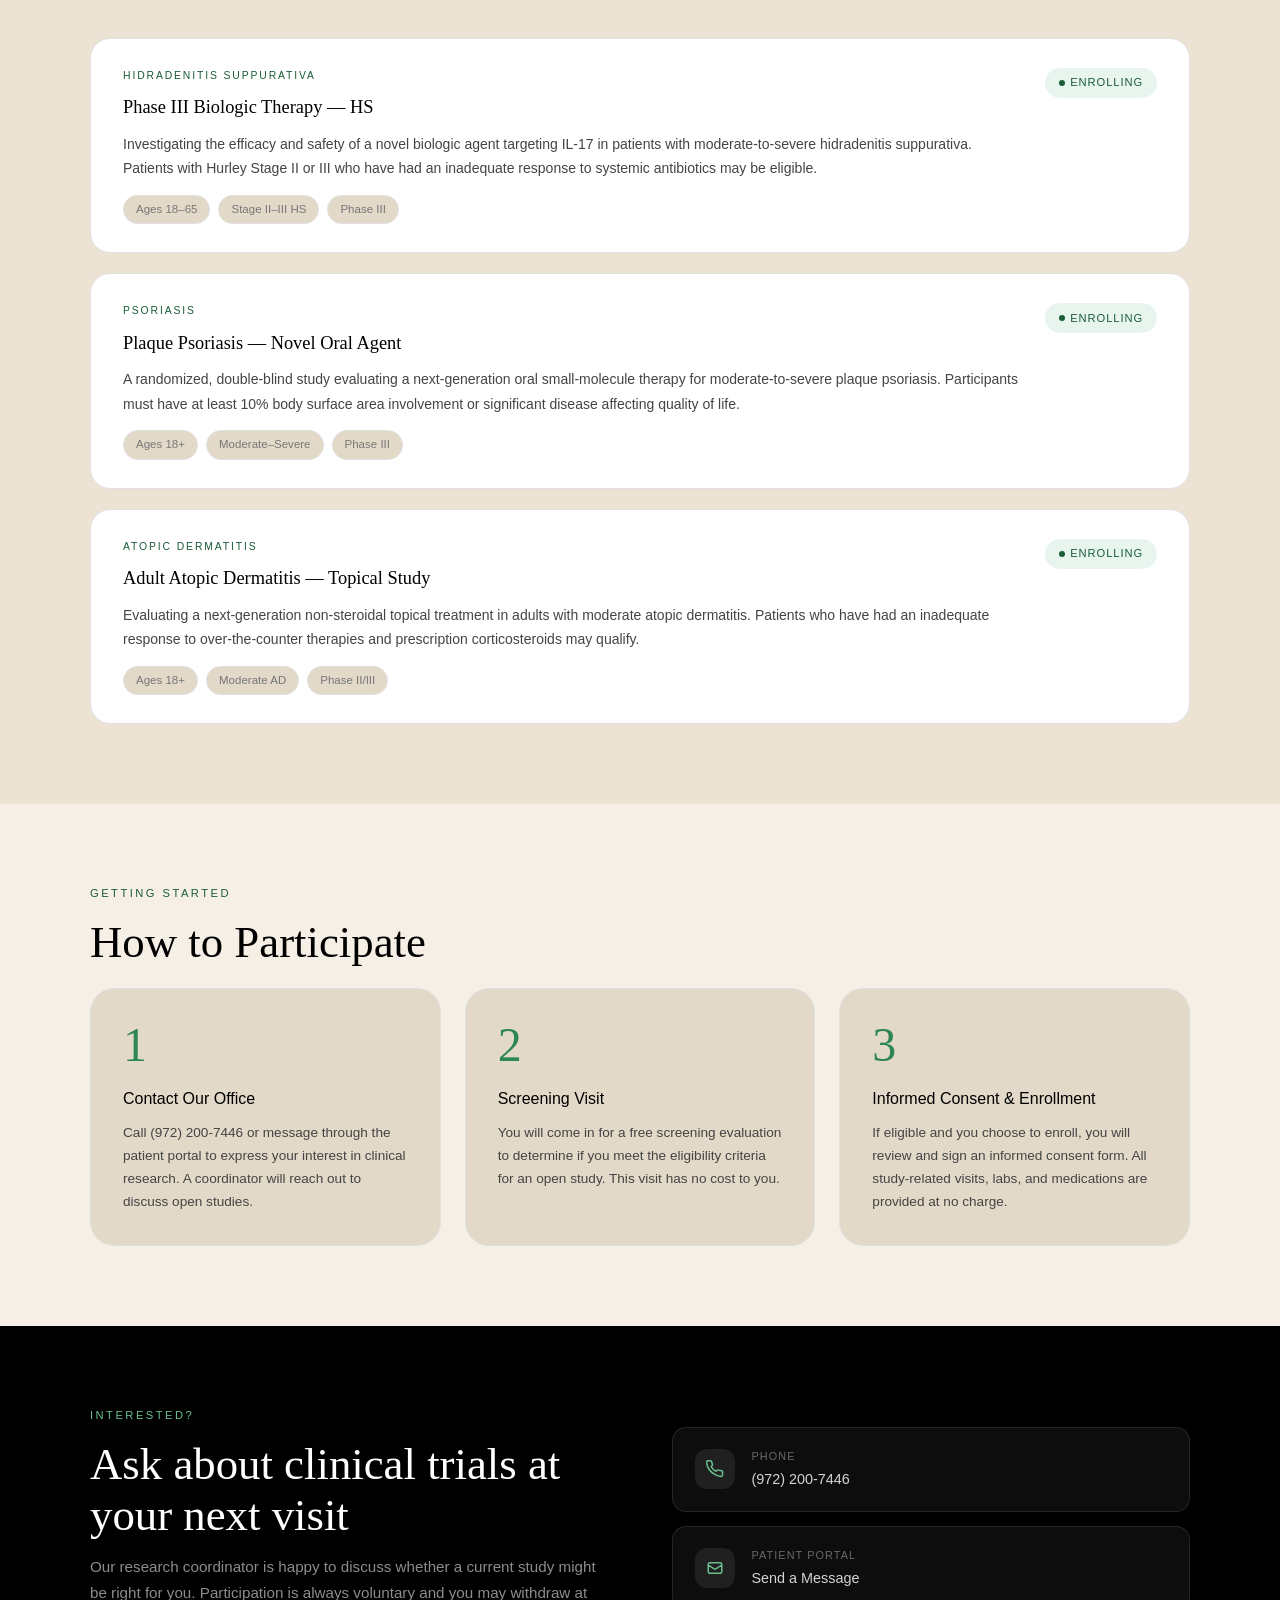
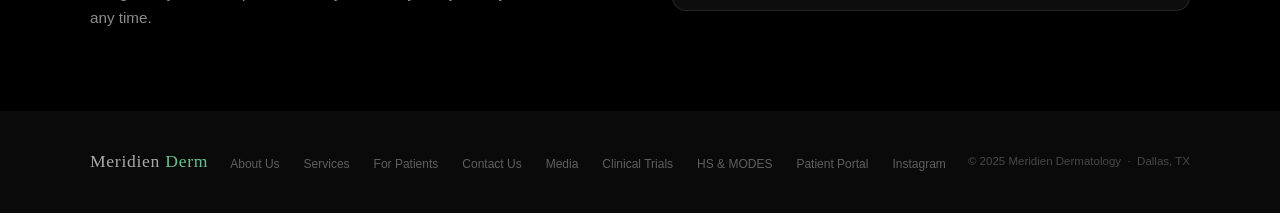
==== commit e5821a5a: "mod" ====
--- a/clinical-trials.html
+++ b/clinical-trials.html
@@ -22,7 +22,7 @@
       --sage-dark:  #1A5C38;
       --cream:      #F5EFE6;
       --warm-white: #ECE3D4;
-      --dark:       #222222;
+      --dark:       #000000;
       --mid:        #444444;
       --muted:      #777777;
       --border:     #E0E0E0;
--- a/theme.css
+++ b/theme.css
@@ -42,7 +42,7 @@
   --sage-dark:  #2D8655;   /* forest primary on dark */
   --cream:      #0A0A0A;
   --warm-white: #141414;
-  --dark:       #F0F0F0;   /* flipped light — used for text */
+  --dark:       #F5EFE6;   /* flipped beige — used for text */
   --mid:        #AAAAAA;
   --muted:      #777777;
   --border:     #2A2A2A;
@@ -53,7 +53,7 @@
 /* ── DARK MODE BODY SAFETY NET ── */
 /* Explicit values ensure readability even if variable resolution fails */
 [data-theme="dark"] body {
-  color: #F0F0F0;
+  color: #F5EFE6;
   background: #0A0A0A;
 }
 
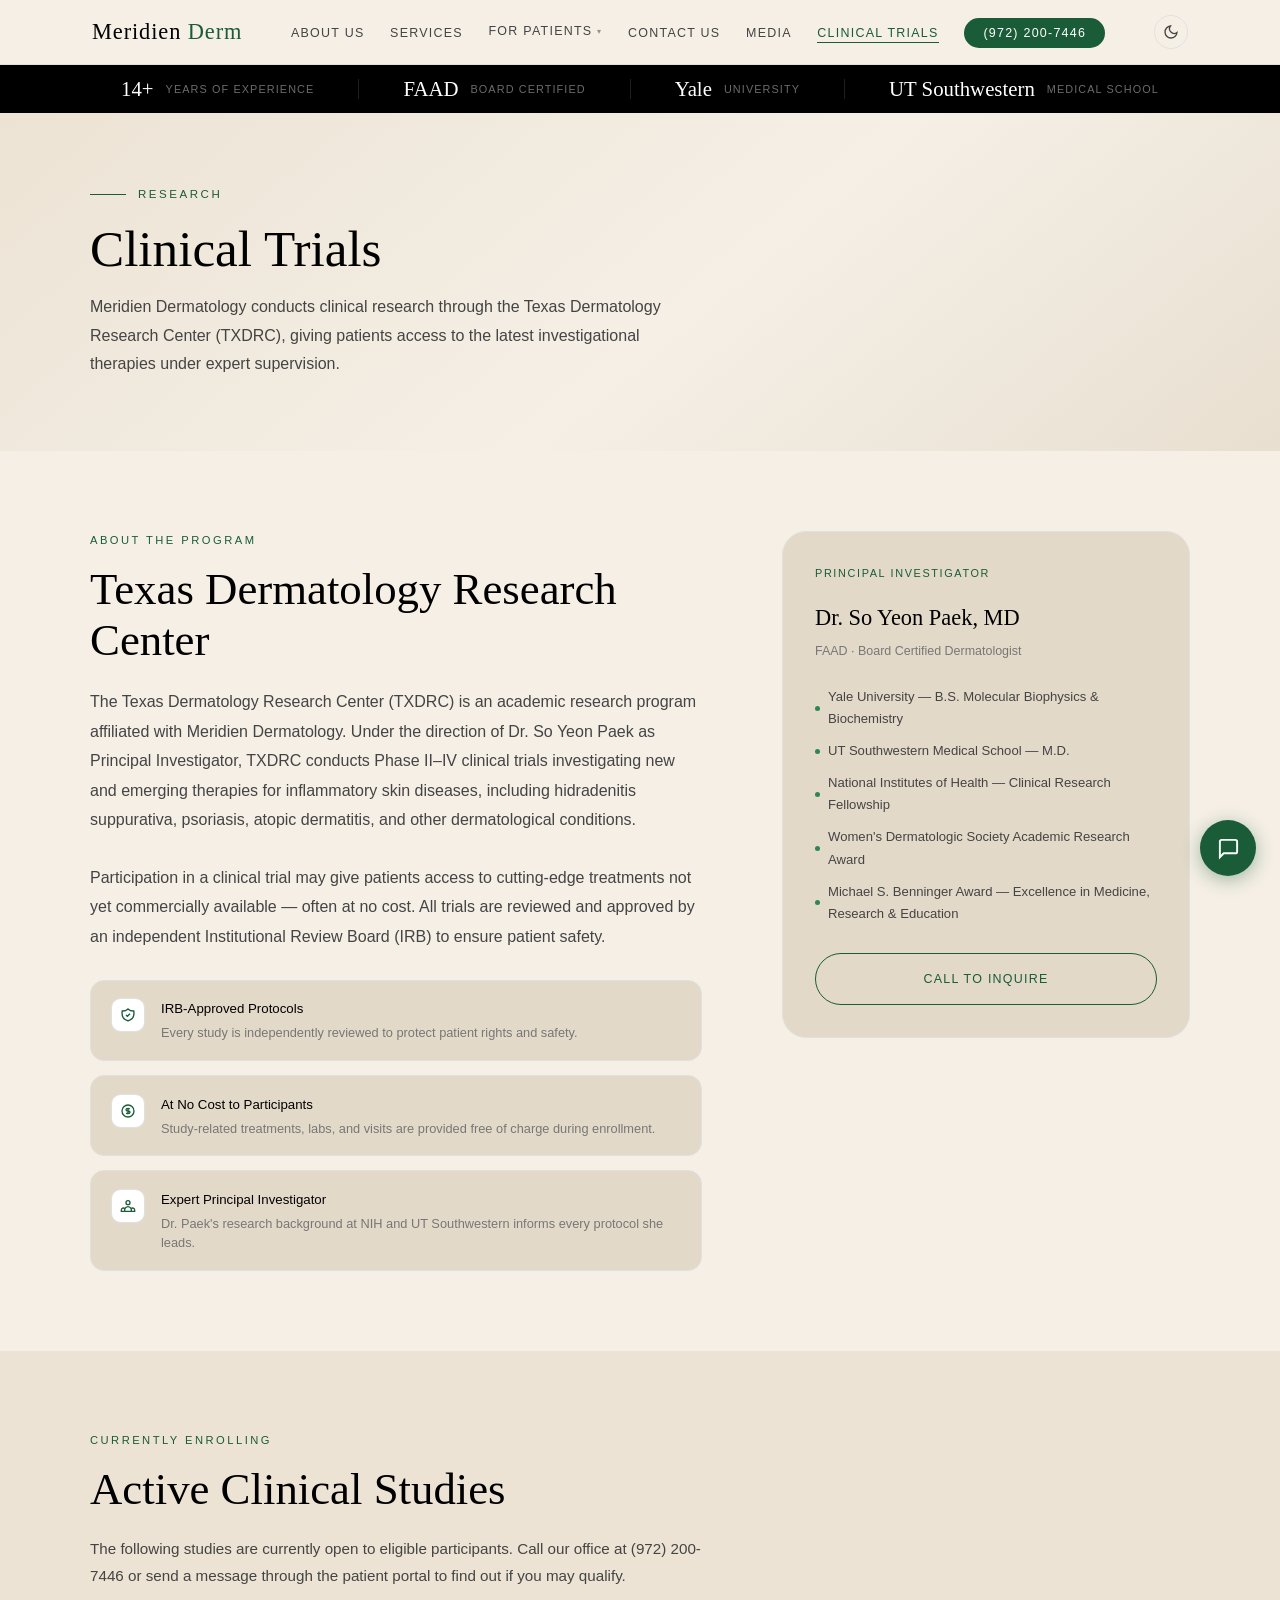
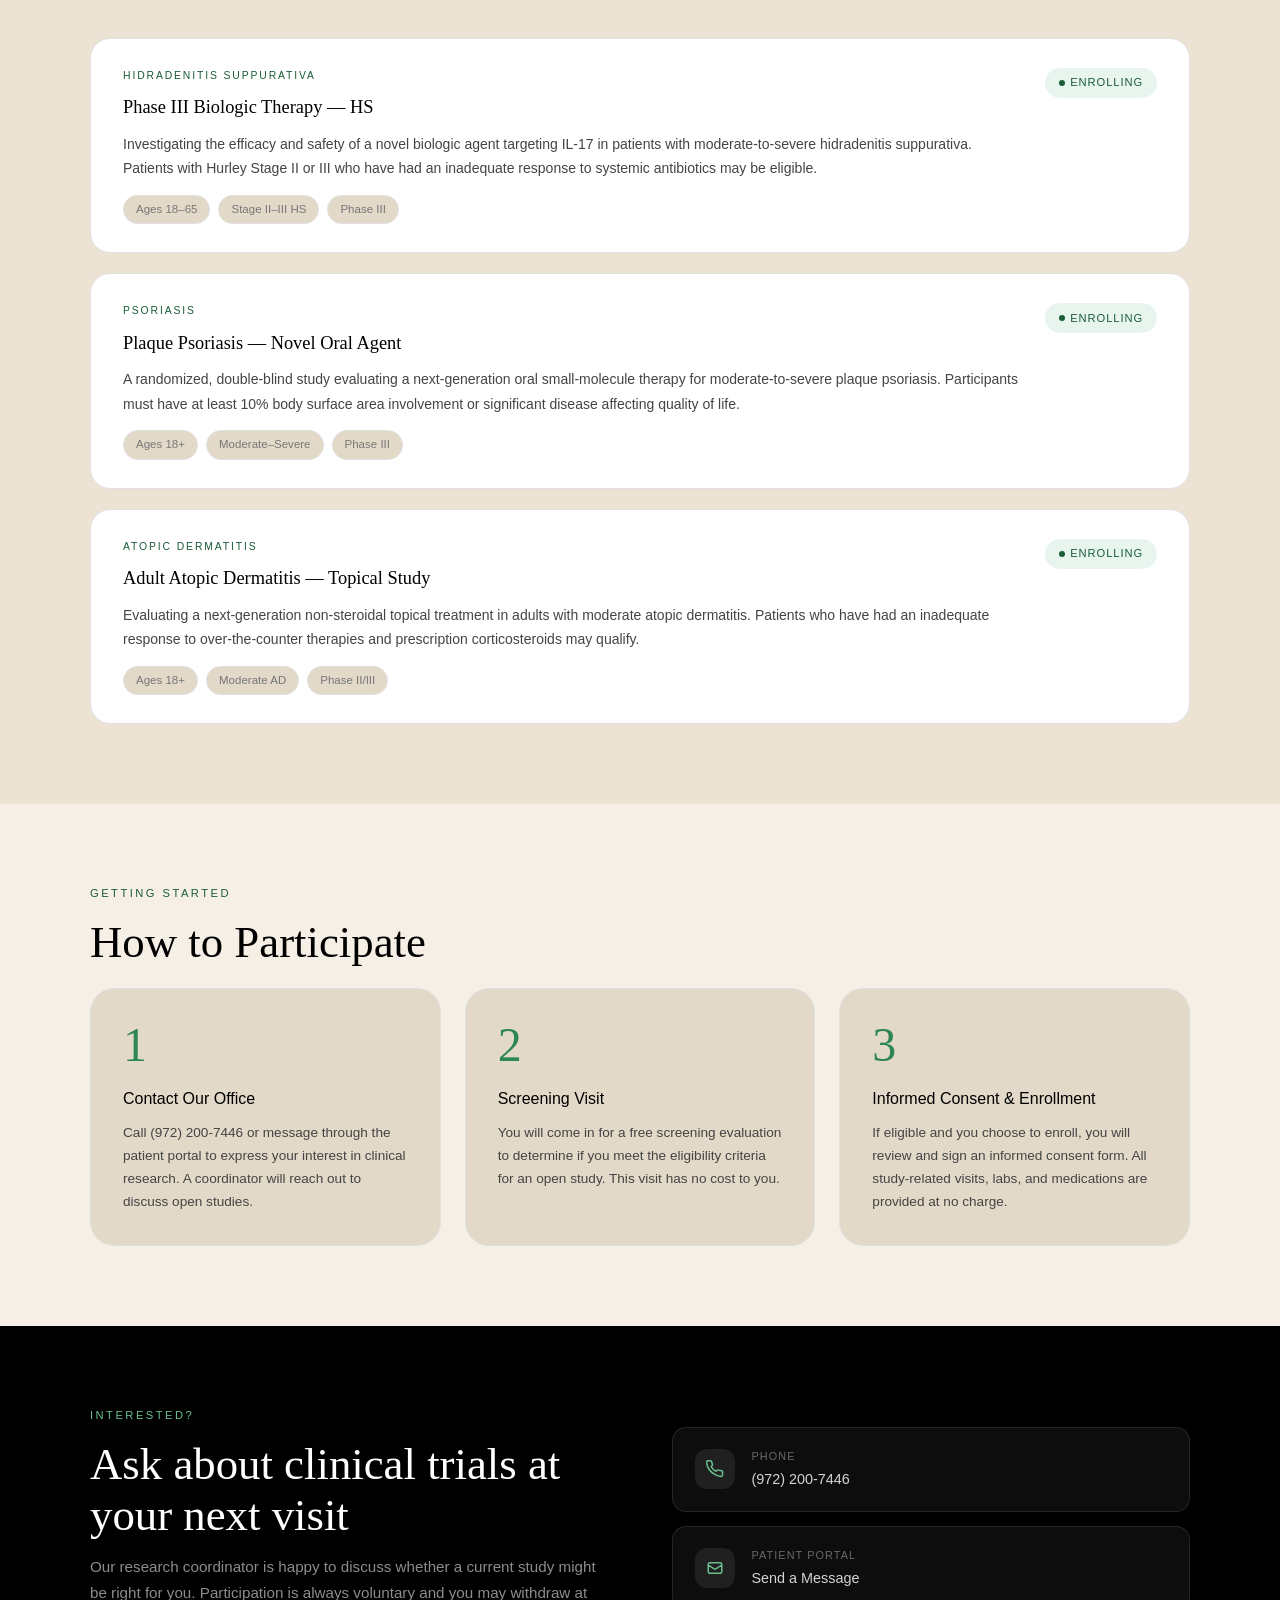
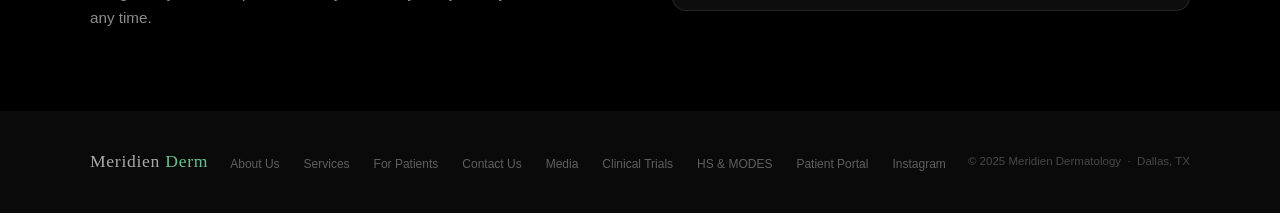
==== commit d390c83e: "modified:   medical-conditions.html" ====
--- a/clinical-trials.html
+++ b/clinical-trials.html
@@ -5,7 +5,7 @@
   <meta name="viewport" content="width=device-width, initial-scale=1.0" />
   <title>Clinical Trials | Meridien Dermatology — TXDRC</title>
   <meta name="description" content="Clinical research at Meridien Dermatology through the Texas Dermatology Research Center (TXDRC) — Dr. So Yeon Paek, Principal Investigator." />
-  <meta http-equiv="Content-Security-Policy" content="default-src 'none'; style-src 'unsafe-inline' 'self' https://fonts.googleapis.com; font-src https://fonts.gstatic.com; img-src https://images.squarespace-cdn.com; frame-src 'none'; script-src 'unsafe-inline'; base-uri 'self'; form-action 'none'; object-src 'none';" />
+  <meta http-equiv="Content-Security-Policy" content="default-src 'none'; style-src 'unsafe-inline' 'self' https://fonts.googleapis.com; font-src https://fonts.gstatic.com; img-src https://images.squarespace-cdn.com; frame-src 'none'; script-src 'unsafe-inline' 'self'; base-uri 'self'; form-action 'none'; object-src 'none';" />
   <meta http-equiv="X-Content-Type-Options" content="nosniff" />
   <meta name="referrer" content="strict-origin-when-cross-origin" />
   <link rel="preconnect" href="https://fonts.googleapis.com" />
@@ -683,6 +683,7 @@
     localStorage.setItem('meridien-theme', next);
   });
 </script>
+<script src="chatbot.js" defer></script>
 
 </body>
 </html>
--- a/theme.css
+++ b/theme.css
@@ -55,6 +55,29 @@
 [data-theme="dark"] body {
   color: #F5EFE6;
   background: #0A0A0A;
+}
+
+/* ── EXPLICIT TEXT COLOR OVERRIDES ── */
+/* Belt-and-suspenders: any element with its own color: var(--dark) or
+   var(--mid) rule must be explicitly forced here so dark mode text is
+   always readable. Dark-panel overrides (white text) live in inline
+   styles with equal specificity but later source order, so they still win. */
+[data-theme="dark"] .logo,
+[data-theme="dark"] h1,
+[data-theme="dark"] h2,
+[data-theme="dark"] h3,
+[data-theme="dark"] h4,
+[data-theme="dark"] .def-word,
+[data-theme="dark"] .mobile-menu a,
+[data-theme="dark"] .mobile-close {
+  color: #F5EFE6;
+}
+[data-theme="dark"] .hamburger span {
+  background: #F5EFE6;
+}
+[data-theme="dark"] .nav-links a:not(.nav-cta),
+[data-theme="dark"] .theme-toggle {
+  color: #AAAAAA;
 }
 
 /* ── RE-DARKEN PANELS THAT USE var(--dark) AS A BACKGROUND ── */
